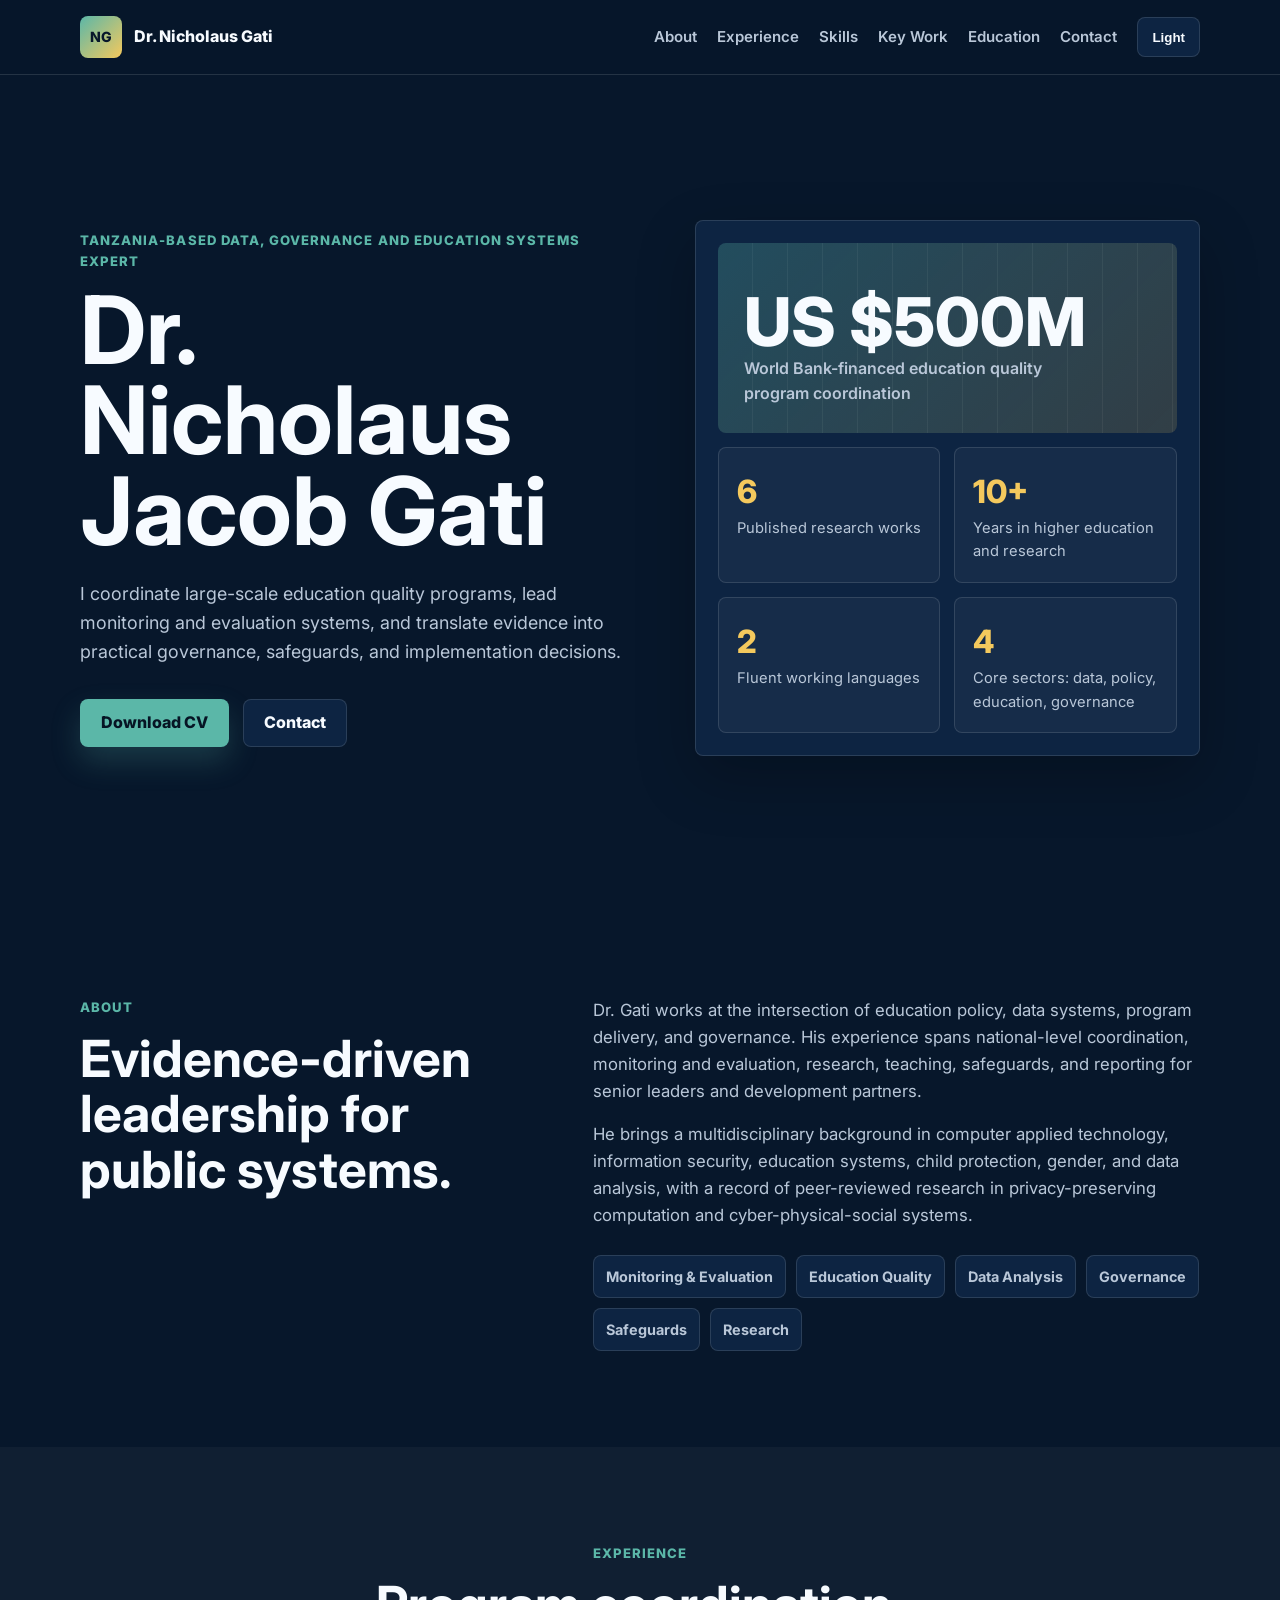
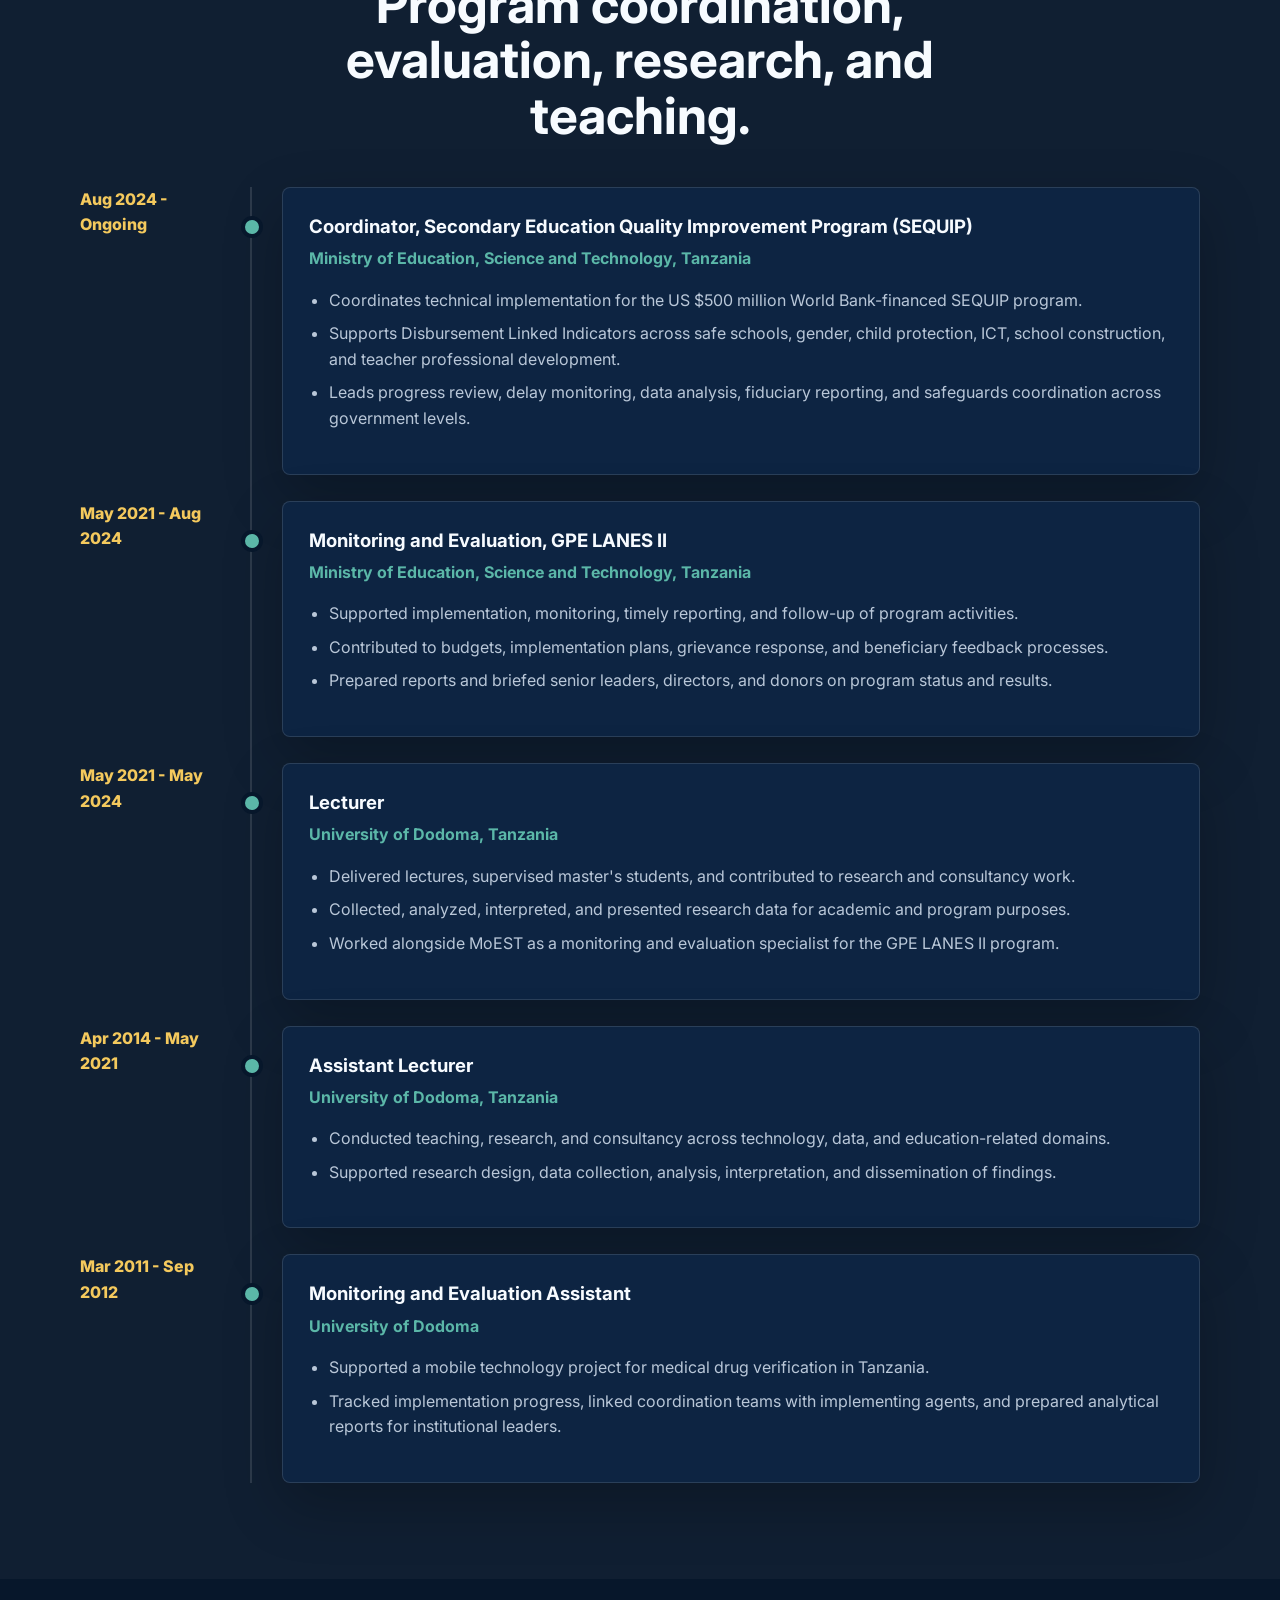
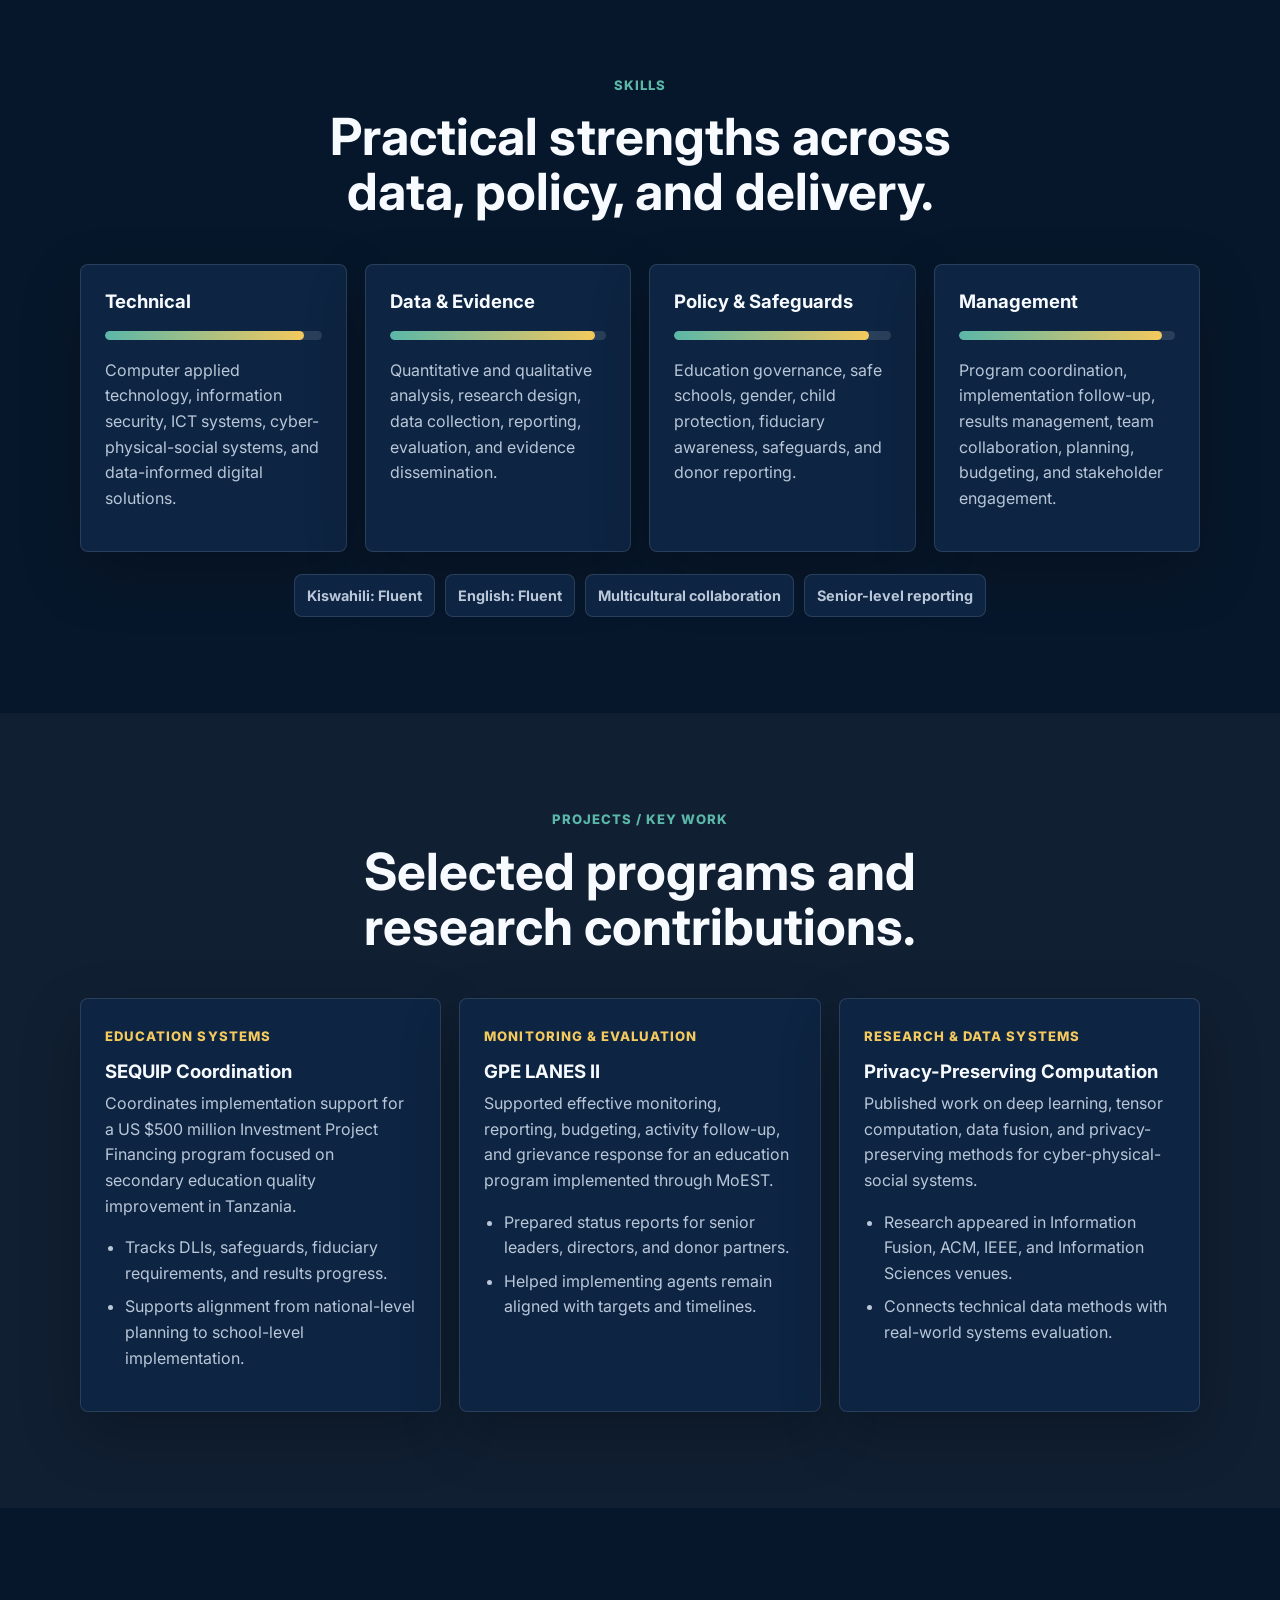
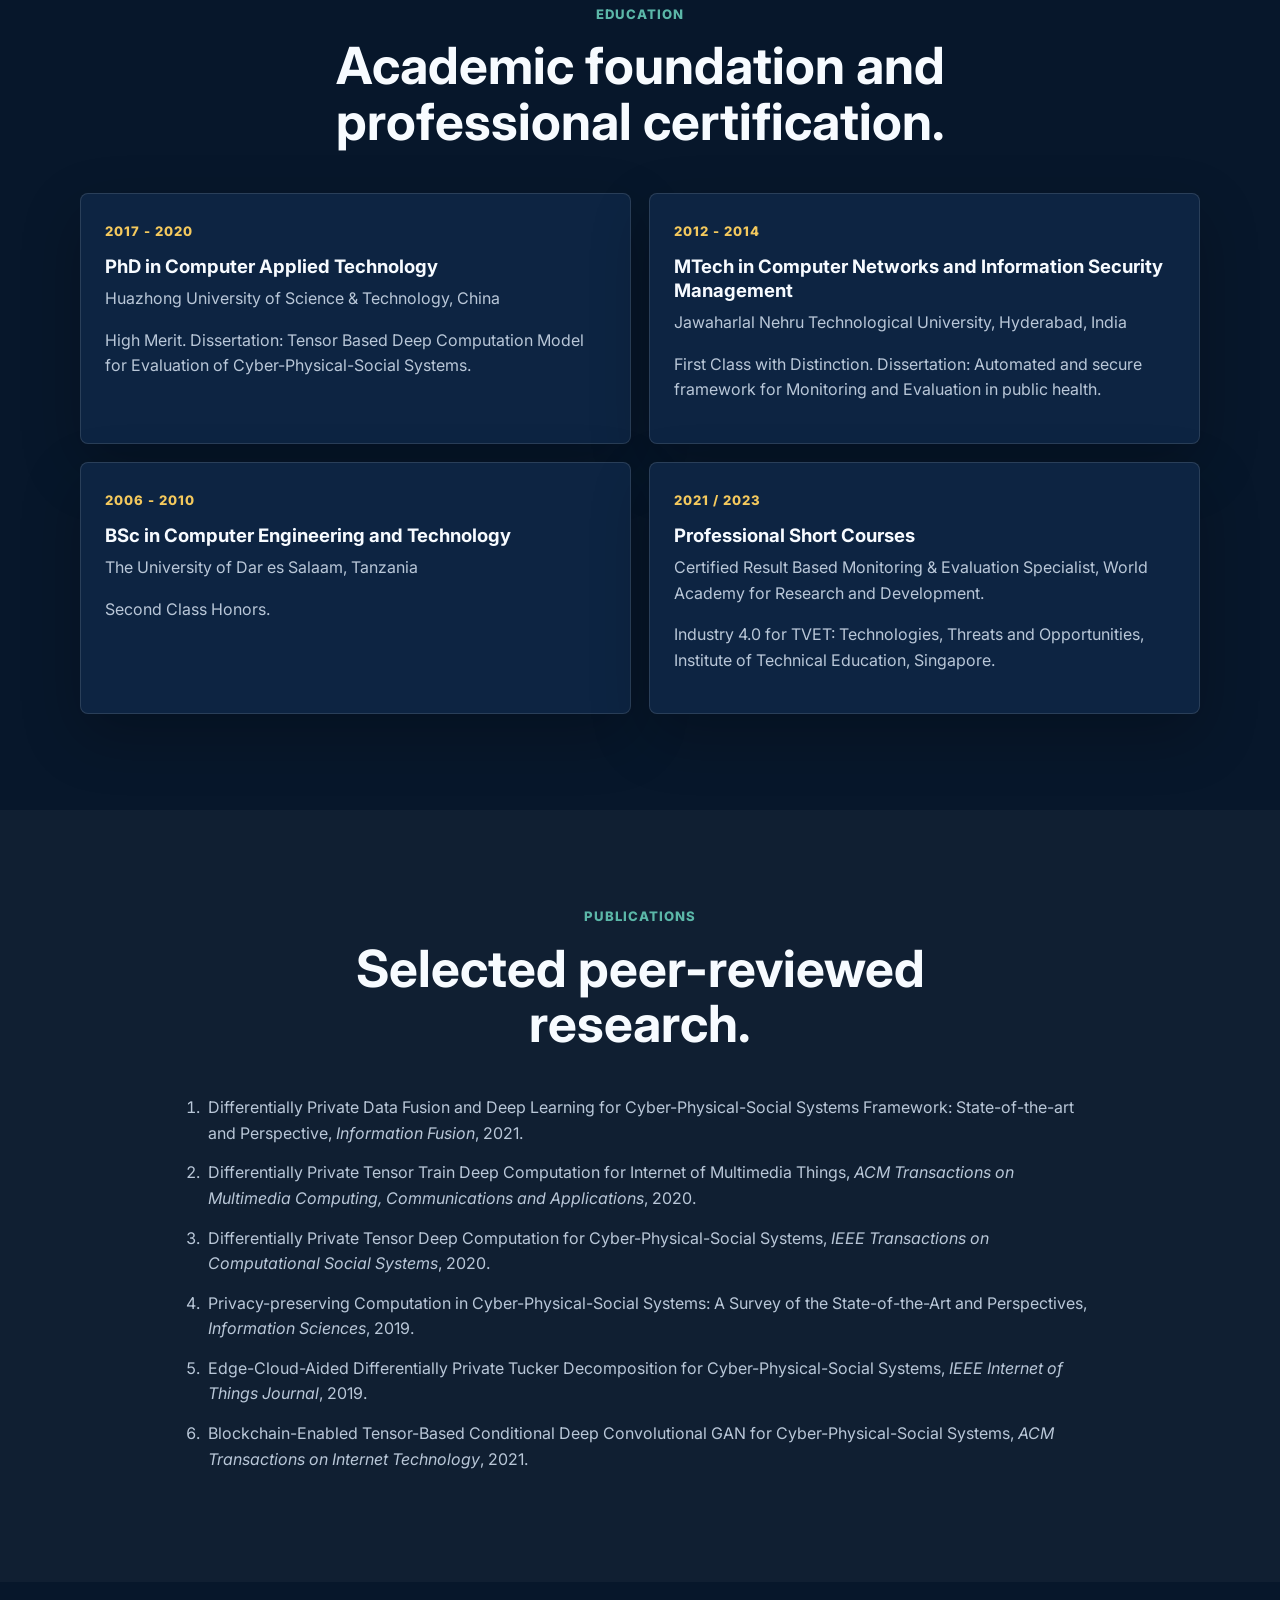
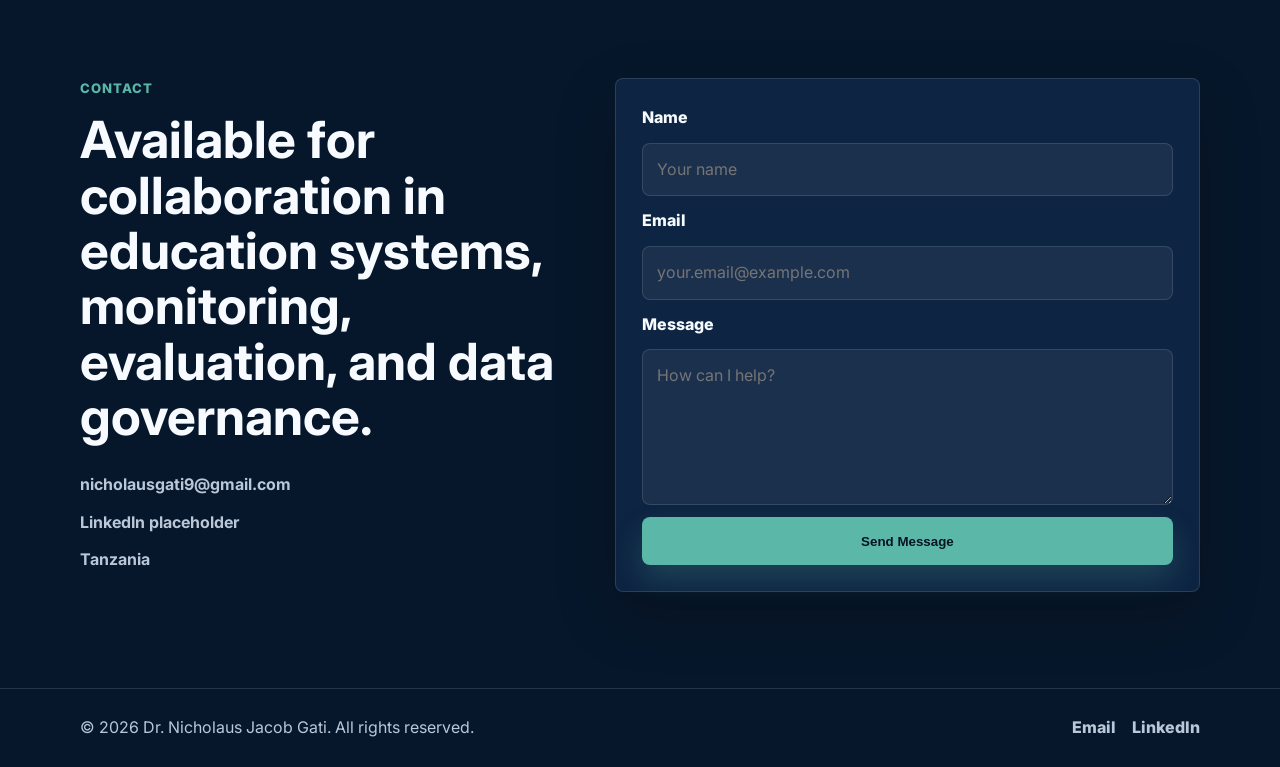
==== index.html @ 80fe01ea "Add files via upload" ====
<!DOCTYPE html>
<html lang="en">
<head>
  <meta charset="UTF-8" />
  <meta name="viewport" content="width=device-width, initial-scale=1.0" />
  <meta name="description" content="Dr. Nicholaus Jacob Gati is a Tanzania-based education quality, monitoring and evaluation, data systems, governance, and policy expert." />
  <meta name="keywords" content="Nicholaus Jacob Gati, monitoring and evaluation, education policy, data governance, SEQUIP, Tanzania, cyber physical social systems" />
  <meta name="author" content="Dr. Nicholaus Jacob Gati" />
  <meta property="og:title" content="Dr. Nicholaus Jacob Gati | Data, Governance & Education Systems" />
  <meta property="og:description" content="Portfolio for a monitoring, evaluation, data systems, governance, and education quality specialist based in Tanzania." />
  <meta property="og:type" content="website" />
  <meta name="theme-color" content="#0b1f3a" />
  <title>Dr. Nicholaus Jacob Gati | Portfolio</title>
  <link rel="preconnect" href="https://fonts.googleapis.com" />
  <link rel="preconnect" href="https://fonts.gstatic.com" crossorigin />
  <link href="https://fonts.googleapis.com/css2?family=Inter:wght@400;500;600;700;800&display=swap" rel="stylesheet" />
  <link rel="stylesheet" href="style.css" />
</head>
<body>
  <header class="site-header">
    <nav class="nav container" aria-label="Primary navigation">
      <a href="#home" class="brand" aria-label="Dr. Nicholaus Jacob Gati home">
        <span class="brand-mark">NG</span>
        <span>Dr. Nicholaus Gati</span>
      </a>

      <button class="nav-toggle" type="button" aria-label="Toggle menu" aria-expanded="false">
        <span></span>
        <span></span>
        <span></span>
      </button>

      <div class="nav-links" id="nav-links">
        <a href="#about">About</a>
        <a href="#experience">Experience</a>
        <a href="#skills">Skills</a>
        <a href="#projects">Key Work</a>
        <a href="#education">Education</a>
        <a href="#contact">Contact</a>
        <button class="theme-toggle" type="button" aria-label="Toggle dark and light mode">Light</button>
      </div>
    </nav>
  </header>

  <main>
    <section class="hero section" id="home">
      <div class="container hero-grid">
        <div class="hero-copy reveal">
          <p class="eyebrow">Tanzania-based data, governance and education systems expert</p>
          <h1>Dr. Nicholaus Jacob Gati</h1>
          <p class="hero-text">
            I coordinate large-scale education quality programs, lead monitoring and evaluation systems,
            and translate evidence into practical governance, safeguards, and implementation decisions.
          </p>
          <div class="hero-actions">
            <a class="btn primary" href="assets/dr-nicholaus-gati-cv.txt" download>Download CV</a>
            <a class="btn secondary" href="#contact">Contact</a>
          </div>
        </div>

        <div class="hero-panel reveal" aria-label="Professional impact highlights">
          <div class="impact-card main-impact">
            <span class="impact-number">US $500M</span>
            <span class="impact-label">World Bank-financed education quality program coordination</span>
          </div>
          <div class="metrics-grid">
            <div class="metric">
              <span>6</span>
              <p>Published research works</p>
            </div>
            <div class="metric">
              <span>10+</span>
              <p>Years in higher education and research</p>
            </div>
            <div class="metric">
              <span>2</span>
              <p>Fluent working languages</p>
            </div>
            <div class="metric">
              <span>4</span>
              <p>Core sectors: data, policy, education, governance</p>
            </div>
          </div>
        </div>
      </div>
    </section>

    <section class="section" id="about">
      <div class="container split">
        <div class="section-heading reveal">
          <p class="eyebrow">About</p>
          <h2>Evidence-driven leadership for public systems.</h2>
        </div>
        <div class="about-content reveal">
          <p>
            Dr. Gati works at the intersection of education policy, data systems, program delivery,
            and governance. His experience spans national-level coordination, monitoring and evaluation,
            research, teaching, safeguards, and reporting for senior leaders and development partners.
          </p>
          <p>
            He brings a multidisciplinary background in computer applied technology, information security,
            education systems, child protection, gender, and data analysis, with a record of peer-reviewed
            research in privacy-preserving computation and cyber-physical-social systems.
          </p>
          <div class="about-tags" aria-label="Areas of expertise">
            <span>Monitoring & Evaluation</span>
            <span>Education Quality</span>
            <span>Data Analysis</span>
            <span>Governance</span>
            <span>Safeguards</span>
            <span>Research</span>
          </div>
        </div>
      </div>
    </section>

    <section class="section alt" id="experience">
      <div class="container">
        <div class="section-heading centered reveal">
          <p class="eyebrow">Experience</p>
          <h2>Program coordination, evaluation, research, and teaching.</h2>
        </div>

        <div class="timeline">
          <article class="timeline-item reveal">
            <div class="timeline-date">Aug 2024 - Ongoing</div>
            <div class="timeline-card">
              <h3>Coordinator, Secondary Education Quality Improvement Program (SEQUIP)</h3>
              <p class="meta">Ministry of Education, Science and Technology, Tanzania</p>
              <ul>
                <li>Coordinates technical implementation for the US $500 million World Bank-financed SEQUIP program.</li>
                <li>Supports Disbursement Linked Indicators across safe schools, gender, child protection, ICT, school construction, and teacher professional development.</li>
                <li>Leads progress review, delay monitoring, data analysis, fiduciary reporting, and safeguards coordination across government levels.</li>
              </ul>
            </div>
          </article>

          <article class="timeline-item reveal">
            <div class="timeline-date">May 2021 - Aug 2024</div>
            <div class="timeline-card">
              <h3>Monitoring and Evaluation, GPE LANES II</h3>
              <p class="meta">Ministry of Education, Science and Technology, Tanzania</p>
              <ul>
                <li>Supported implementation, monitoring, timely reporting, and follow-up of program activities.</li>
                <li>Contributed to budgets, implementation plans, grievance response, and beneficiary feedback processes.</li>
                <li>Prepared reports and briefed senior leaders, directors, and donors on program status and results.</li>
              </ul>
            </div>
          </article>

          <article class="timeline-item reveal">
            <div class="timeline-date">May 2021 - May 2024</div>
            <div class="timeline-card">
              <h3>Lecturer</h3>
              <p class="meta">University of Dodoma, Tanzania</p>
              <ul>
                <li>Delivered lectures, supervised master's students, and contributed to research and consultancy work.</li>
                <li>Collected, analyzed, interpreted, and presented research data for academic and program purposes.</li>
                <li>Worked alongside MoEST as a monitoring and evaluation specialist for the GPE LANES II program.</li>
              </ul>
            </div>
          </article>

          <article class="timeline-item reveal">
            <div class="timeline-date">Apr 2014 - May 2021</div>
            <div class="timeline-card">
              <h3>Assistant Lecturer</h3>
              <p class="meta">University of Dodoma, Tanzania</p>
              <ul>
                <li>Conducted teaching, research, and consultancy across technology, data, and education-related domains.</li>
                <li>Supported research design, data collection, analysis, interpretation, and dissemination of findings.</li>
              </ul>
            </div>
          </article>

          <article class="timeline-item reveal">
            <div class="timeline-date">Mar 2011 - Sep 2012</div>
            <div class="timeline-card">
              <h3>Monitoring and Evaluation Assistant</h3>
              <p class="meta">University of Dodoma</p>
              <ul>
                <li>Supported a mobile technology project for medical drug verification in Tanzania.</li>
                <li>Tracked implementation progress, linked coordination teams with implementing agents, and prepared analytical reports for institutional leaders.</li>
              </ul>
            </div>
          </article>
        </div>
      </div>
    </section>

    <section class="section" id="skills">
      <div class="container">
        <div class="section-heading centered reveal">
          <p class="eyebrow">Skills</p>
          <h2>Practical strengths across data, policy, and delivery.</h2>
        </div>

        <div class="skills-grid">
          <article class="skill-card reveal">
            <h3>Technical</h3>
            <div class="skill-bar"><span style="width: 92%"></span></div>
            <p>Computer applied technology, information security, ICT systems, cyber-physical-social systems, and data-informed digital solutions.</p>
          </article>
          <article class="skill-card reveal">
            <h3>Data & Evidence</h3>
            <div class="skill-bar"><span style="width: 95%"></span></div>
            <p>Quantitative and qualitative analysis, research design, data collection, reporting, evaluation, and evidence dissemination.</p>
          </article>
          <article class="skill-card reveal">
            <h3>Policy & Safeguards</h3>
            <div class="skill-bar"><span style="width: 90%"></span></div>
            <p>Education governance, safe schools, gender, child protection, fiduciary awareness, safeguards, and donor reporting.</p>
          </article>
          <article class="skill-card reveal">
            <h3>Management</h3>
            <div class="skill-bar"><span style="width: 94%"></span></div>
            <p>Program coordination, implementation follow-up, results management, team collaboration, planning, budgeting, and stakeholder engagement.</p>
          </article>
        </div>

        <div class="language-strip reveal">
          <span>Kiswahili: Fluent</span>
          <span>English: Fluent</span>
          <span>Multicultural collaboration</span>
          <span>Senior-level reporting</span>
        </div>
      </div>
    </section>

    <section class="section alt" id="projects">
      <div class="container">
        <div class="section-heading centered reveal">
          <p class="eyebrow">Projects / Key Work</p>
          <h2>Selected programs and research contributions.</h2>
        </div>

        <div class="project-grid">
          <article class="project-card reveal">
            <span class="project-kicker">Education systems</span>
            <h3>SEQUIP Coordination</h3>
            <p>
              Coordinates implementation support for a US $500 million Investment Project Financing program
              focused on secondary education quality improvement in Tanzania.
            </p>
            <ul>
              <li>Tracks DLIs, safeguards, fiduciary requirements, and results progress.</li>
              <li>Supports alignment from national-level planning to school-level implementation.</li>
            </ul>
          </article>

          <article class="project-card reveal">
            <span class="project-kicker">Monitoring & Evaluation</span>
            <h3>GPE LANES II</h3>
            <p>
              Supported effective monitoring, reporting, budgeting, activity follow-up, and grievance response
              for an education program implemented through MoEST.
            </p>
            <ul>
              <li>Prepared status reports for senior leaders, directors, and donor partners.</li>
              <li>Helped implementing agents remain aligned with targets and timelines.</li>
            </ul>
          </article>

          <article class="project-card reveal">
            <span class="project-kicker">Research & data systems</span>
            <h3>Privacy-Preserving Computation</h3>
            <p>
              Published work on deep learning, tensor computation, data fusion, and privacy-preserving
              methods for cyber-physical-social systems.
            </p>
            <ul>
              <li>Research appeared in Information Fusion, ACM, IEEE, and Information Sciences venues.</li>
              <li>Connects technical data methods with real-world systems evaluation.</li>
            </ul>
          </article>
        </div>
      </div>
    </section>

    <section class="section" id="education">
      <div class="container">
        <div class="section-heading centered reveal">
          <p class="eyebrow">Education</p>
          <h2>Academic foundation and professional certification.</h2>
        </div>

        <div class="education-grid">
          <article class="education-card reveal">
            <span>2017 - 2020</span>
            <h3>PhD in Computer Applied Technology</h3>
            <p>Huazhong University of Science & Technology, China</p>
            <p>High Merit. Dissertation: Tensor Based Deep Computation Model for Evaluation of Cyber-Physical-Social Systems.</p>
          </article>
          <article class="education-card reveal">
            <span>2012 - 2014</span>
            <h3>MTech in Computer Networks and Information Security Management</h3>
            <p>Jawaharlal Nehru Technological University, Hyderabad, India</p>
            <p>First Class with Distinction. Dissertation: Automated and secure framework for Monitoring and Evaluation in public health.</p>
          </article>
          <article class="education-card reveal">
            <span>2006 - 2010</span>
            <h3>BSc in Computer Engineering and Technology</h3>
            <p>The University of Dar es Salaam, Tanzania</p>
            <p>Second Class Honors.</p>
          </article>
          <article class="education-card reveal">
            <span>2021 / 2023</span>
            <h3>Professional Short Courses</h3>
            <p>Certified Result Based Monitoring & Evaluation Specialist, World Academy for Research and Development.</p>
            <p>Industry 4.0 for TVET: Technologies, Threats and Opportunities, Institute of Technical Education, Singapore.</p>
          </article>
        </div>
      </div>
    </section>

    <section class="section alt publications" id="publications">
      <div class="container">
        <div class="section-heading centered reveal">
          <p class="eyebrow">Publications</p>
          <h2>Selected peer-reviewed research.</h2>
        </div>

        <ol class="publication-list reveal">
          <li>Differentially Private Data Fusion and Deep Learning for Cyber-Physical-Social Systems Framework: State-of-the-art and Perspective, <em>Information Fusion</em>, 2021.</li>
          <li>Differentially Private Tensor Train Deep Computation for Internet of Multimedia Things, <em>ACM Transactions on Multimedia Computing, Communications and Applications</em>, 2020.</li>
          <li>Differentially Private Tensor Deep Computation for Cyber-Physical-Social Systems, <em>IEEE Transactions on Computational Social Systems</em>, 2020.</li>
          <li>Privacy-preserving Computation in Cyber-Physical-Social Systems: A Survey of the State-of-the-Art and Perspectives, <em>Information Sciences</em>, 2019.</li>
          <li>Edge-Cloud-Aided Differentially Private Tucker Decomposition for Cyber-Physical-Social Systems, <em>IEEE Internet of Things Journal</em>, 2019.</li>
          <li>Blockchain-Enabled Tensor-Based Conditional Deep Convolutional GAN for Cyber-Physical-Social Systems, <em>ACM Transactions on Internet Technology</em>, 2021.</li>
        </ol>
      </div>
    </section>

    <section class="section contact-section" id="contact">
      <div class="container contact-grid">
        <div class="section-heading reveal">
          <p class="eyebrow">Contact</p>
          <h2>Available for collaboration in education systems, monitoring, evaluation, and data governance.</h2>
          <div class="contact-links">
            <a href="mailto:nicholausgati9@gmail.com">nicholausgati9@gmail.com</a>
            <a href="https://www.linkedin.com/" target="_blank" rel="noopener">LinkedIn placeholder</a>
            <span>Tanzania</span>
          </div>
        </div>

        <form class="contact-form reveal" action="mailto:nicholausgati9@gmail.com" method="post" enctype="text/plain">
          <label for="name">Name</label>
          <input id="name" name="name" type="text" placeholder="Your name" required />

          <label for="email">Email</label>
          <input id="email" name="email" type="email" placeholder="your.email@example.com" required />

          <label for="message">Message</label>
          <textarea id="message" name="message" rows="5" placeholder="How can I help?" required></textarea>

          <button class="btn primary" type="submit">Send Message</button>
        </form>
      </div>
    </section>
  </main>

  <footer class="footer">
    <div class="container footer-inner">
      <p>&copy; 2026 Dr. Nicholaus Jacob Gati. All rights reserved.</p>
      <div>
        <a href="mailto:nicholausgati9@gmail.com">Email</a>
        <a href="https://www.linkedin.com/" target="_blank" rel="noopener">LinkedIn</a>
      </div>
    </div>
  </footer>

  <script>
    const body = document.body;
    const themeToggle = document.querySelector('.theme-toggle');
    const navToggle = document.querySelector('.nav-toggle');
    const navLinks = document.querySelector('.nav-links');
    const savedTheme = localStorage.getItem('theme');

    if (savedTheme === 'light') {
      body.classList.add('light-mode');
      themeToggle.textContent = 'Dark';
    }

    themeToggle.addEventListener('click', () => {
      body.classList.toggle('light-mode');
      const isLight = body.classList.contains('light-mode');
      themeToggle.textContent = isLight ? 'Dark' : 'Light';
      localStorage.setItem('theme', isLight ? 'light' : 'dark');
    });

    navToggle.addEventListener('click', () => {
      const isOpen = navLinks.classList.toggle('open');
      navToggle.setAttribute('aria-expanded', String(isOpen));
    });

    document.querySelectorAll('.nav-links a').forEach((link) => {
      link.addEventListener('click', () => {
        navLinks.classList.remove('open');
        navToggle.setAttribute('aria-expanded', 'false');
      });
    });

    const observer = new IntersectionObserver((entries) => {
      entries.forEach((entry) => {
        if (entry.isIntersecting) {
          entry.target.classList.add('visible');
          observer.unobserve(entry.target);
        }
      });
    }, { threshold: 0.12 });

    document.querySelectorAll('.reveal').forEach((element) => observer.observe(element));
  </script>
</body>
</html>
---- style.css ----
:root {
  --bg: #07172b;
  --surface: #0d2442;
  --surface-soft: #12365c;
  --text: #f7fbff;
  --muted: #b9c7d8;
  --line: rgba(255, 255, 255, 0.12);
  --accent: #5bb7a8;
  --accent-strong: #f4c95d;
  --white: #ffffff;
  --shadow: 0 22px 60px rgba(0, 0, 0, 0.24);
}

* {
  box-sizing: border-box;
}

html {
  scroll-behavior: smooth;
}

body {
  margin: 0;
  font-family: "Inter", Arial, sans-serif;
  background: var(--bg);
  color: var(--text);
  line-height: 1.6;
}

body.light-mode {
  --bg: #f4f7fb;
  --surface: #ffffff;
  --surface-soft: #e9eef5;
  --text: #0b1f3a;
  --muted: #53657a;
  --line: rgba(11, 31, 58, 0.14);
  --shadow: 0 18px 45px rgba(11, 31, 58, 0.12);
}

a {
  color: inherit;
  text-decoration: none;
}

p,
h1,
h2,
h3 {
  margin-top: 0;
}

ul,
ol {
  margin-top: 0;
}

.container {
  width: min(1120px, calc(100% - 40px));
  margin: 0 auto;
}

.section {
  padding: 96px 0;
}

.alt {
  background: rgba(255, 255, 255, 0.035);
}

body.light-mode .alt {
  background: #edf2f7;
}

.site-header {
  position: sticky;
  top: 0;
  z-index: 50;
  background: rgba(7, 23, 43, 0.88);
  border-bottom: 1px solid var(--line);
  backdrop-filter: blur(18px);
}

body.light-mode .site-header {
  background: rgba(255, 255, 255, 0.88);
}

.nav {
  min-height: 74px;
  display: flex;
  align-items: center;
  justify-content: space-between;
  gap: 24px;
}

.brand {
  display: inline-flex;
  align-items: center;
  gap: 12px;
  font-weight: 800;
  letter-spacing: 0;
}

.brand-mark {
  width: 42px;
  height: 42px;
  display: grid;
  place-items: center;
  border-radius: 8px;
  background: linear-gradient(135deg, var(--accent), var(--accent-strong));
  color: #07172b;
  font-size: 0.88rem;
}

.nav-links {
  display: flex;
  align-items: center;
  gap: 20px;
  color: var(--muted);
  font-size: 0.94rem;
  font-weight: 600;
}

.nav-links a {
  position: relative;
  transition: color 0.2s ease;
}

.nav-links a::after {
  content: "";
  position: absolute;
  left: 0;
  right: 0;
  bottom: -8px;
  height: 2px;
  background: var(--accent);
  transform: scaleX(0);
  transform-origin: left;
  transition: transform 0.2s ease;
}

.nav-links a:hover {
  color: var(--text);
}

.nav-links a:hover::after {
  transform: scaleX(1);
}

.theme-toggle,
.nav-toggle {
  border: 1px solid var(--line);
  background: var(--surface);
  color: var(--text);
  cursor: pointer;
}

.theme-toggle {
  min-height: 40px;
  padding: 0 14px;
  border-radius: 8px;
  font-weight: 700;
}

.nav-toggle {
  display: none;
  width: 42px;
  height: 42px;
  border-radius: 8px;
}

.nav-toggle span {
  display: block;
  width: 18px;
  height: 2px;
  margin: 4px auto;
  background: var(--text);
}

.hero {
  min-height: calc(100vh - 74px);
  display: flex;
  align-items: center;
  padding: 88px 0;
}

.hero-grid {
  display: grid;
  grid-template-columns: 1.05fr 0.95fr;
  align-items: center;
  gap: 56px;
}

.eyebrow {
  color: var(--accent);
  font-size: 0.82rem;
  font-weight: 800;
  letter-spacing: 0.08em;
  text-transform: uppercase;
}

h1 {
  max-width: 760px;
  margin-bottom: 24px;
  font-size: clamp(2.75rem, 8vw, 5.9rem);
  line-height: 0.96;
  letter-spacing: 0;
}

h2 {
  margin-bottom: 18px;
  font-size: clamp(2rem, 4vw, 3.25rem);
  line-height: 1.08;
  letter-spacing: 0;
}

h3 {
  margin-bottom: 8px;
  font-size: 1.16rem;
  line-height: 1.3;
}

.hero-text {
  max-width: 650px;
  color: var(--muted);
  font-size: 1.12rem;
}

.hero-actions {
  display: flex;
  flex-wrap: wrap;
  gap: 14px;
  margin-top: 32px;
}

.btn {
  display: inline-flex;
  align-items: center;
  justify-content: center;
  min-height: 48px;
  padding: 0 20px;
  border-radius: 8px;
  border: 1px solid transparent;
  font-weight: 800;
  transition: transform 0.2s ease, box-shadow 0.2s ease, background 0.2s ease;
}

.btn:hover {
  transform: translateY(-2px);
}

.btn.primary {
  background: var(--accent);
  color: #061424;
  box-shadow: 0 14px 30px rgba(91, 183, 168, 0.22);
}

.btn.secondary {
  border-color: var(--line);
  background: var(--surface);
  color: var(--text);
}

.hero-panel,
.timeline-card,
.skill-card,
.project-card,
.education-card,
.contact-form {
  border: 1px solid var(--line);
  background: var(--surface);
  box-shadow: var(--shadow);
}

.hero-panel {
  padding: 22px;
  border-radius: 8px;
}

.main-impact {
  min-height: 190px;
  padding: 26px;
  display: flex;
  flex-direction: column;
  justify-content: flex-end;
  border-radius: 8px;
  background:
    linear-gradient(135deg, rgba(91, 183, 168, 0.28), rgba(244, 201, 93, 0.16)),
    repeating-linear-gradient(90deg, transparent 0 34px, rgba(255, 255, 255, 0.06) 34px 35px);
}

.impact-number {
  display: block;
  font-size: clamp(2.3rem, 6vw, 4.2rem);
  font-weight: 800;
  line-height: 1;
}

.impact-label {
  max-width: 360px;
  color: var(--muted);
  font-weight: 600;
}

.metrics-grid {
  display: grid;
  grid-template-columns: repeat(2, 1fr);
  gap: 14px;
  margin-top: 14px;
}

.metric {
  min-height: 132px;
  padding: 18px;
  border: 1px solid var(--line);
  border-radius: 8px;
  background: rgba(255, 255, 255, 0.04);
}

body.light-mode .metric {
  background: #f7fafc;
}

.metric span {
  display: block;
  color: var(--accent-strong);
  font-size: 2rem;
  font-weight: 800;
}

.metric p {
  margin-bottom: 0;
  color: var(--muted);
  font-size: 0.92rem;
}

.split {
  display: grid;
  grid-template-columns: 0.85fr 1.15fr;
  gap: 64px;
}

.section-heading {
  max-width: 650px;
}

.section-heading.centered {
  margin: 0 auto 44px;
  text-align: center;
}

.about-content p {
  color: var(--muted);
  font-size: 1.05rem;
}

.about-tags,
.language-strip {
  display: flex;
  flex-wrap: wrap;
  gap: 10px;
}

.about-tags {
  margin-top: 26px;
}

.about-tags span,
.language-strip span {
  padding: 9px 12px;
  border: 1px solid var(--line);
  border-radius: 8px;
  background: var(--surface);
  color: var(--muted);
  font-weight: 700;
  font-size: 0.9rem;
}

.timeline {
  position: relative;
  display: grid;
  gap: 26px;
}

.timeline::before {
  content: "";
  position: absolute;
  top: 0;
  bottom: 0;
  left: 170px;
  width: 2px;
  background: var(--line);
}

.timeline-item {
  display: grid;
  grid-template-columns: 140px 1fr;
  gap: 62px;
  position: relative;
}

.timeline-date {
  color: var(--accent-strong);
  font-weight: 800;
}

.timeline-card {
  position: relative;
  padding: 26px;
  border-radius: 8px;
}

.timeline-card::before {
  content: "";
  position: absolute;
  left: -42px;
  top: 28px;
  width: 14px;
  height: 14px;
  border: 4px solid var(--bg);
  border-radius: 50%;
  background: var(--accent);
}

.meta {
  margin-bottom: 16px;
  color: var(--accent);
  font-weight: 700;
}

.timeline-card ul,
.project-card ul {
  padding-left: 20px;
  color: var(--muted);
}

.timeline-card li,
.project-card li {
  margin-bottom: 8px;
}

.skills-grid,
.project-grid,
.education-grid {
  display: grid;
  grid-template-columns: repeat(4, 1fr);
  gap: 18px;
}

.project-grid {
  grid-template-columns: repeat(3, 1fr);
}

.education-grid {
  grid-template-columns: repeat(2, 1fr);
}

.skill-card,
.project-card,
.education-card {
  padding: 24px;
  border-radius: 8px;
}

.skill-card p,
.project-card p,
.education-card p {
  color: var(--muted);
}

.skill-bar {
  height: 9px;
  margin: 18px 0;
  overflow: hidden;
  border-radius: 999px;
  background: rgba(255, 255, 255, 0.12);
}

body.light-mode .skill-bar {
  background: #d8e1ec;
}

.skill-bar span {
  display: block;
  height: 100%;
  border-radius: inherit;
  background: linear-gradient(90deg, var(--accent), var(--accent-strong));
}

.language-strip {
  margin-top: 22px;
  justify-content: center;
}

.project-kicker,
.education-card span {
  display: inline-block;
  margin-bottom: 12px;
  color: var(--accent-strong);
  font-size: 0.82rem;
  font-weight: 800;
  text-transform: uppercase;
  letter-spacing: 0.08em;
}

.publication-list {
  max-width: 920px;
  margin: 0 auto;
  padding-left: 24px;
  color: var(--muted);
}

.publication-list li {
  margin-bottom: 14px;
  padding-left: 4px;
}

.contact-grid {
  display: grid;
  grid-template-columns: 0.9fr 1.1fr;
  gap: 56px;
  align-items: start;
}

.contact-links {
  display: grid;
  gap: 12px;
  margin-top: 28px;
  color: var(--muted);
  font-weight: 700;
}

.contact-links a:hover,
.footer a:hover {
  color: var(--accent);
}

.contact-form {
  display: grid;
  gap: 12px;
  padding: 26px;
  border-radius: 8px;
}

.contact-form label {
  font-weight: 800;
}

.contact-form input,
.contact-form textarea {
  width: 100%;
  border: 1px solid var(--line);
  border-radius: 8px;
  background: rgba(255, 255, 255, 0.06);
  color: var(--text);
  font: inherit;
  padding: 13px 14px;
  outline: none;
}

body.light-mode .contact-form input,
body.light-mode .contact-form textarea {
  background: #f7fafc;
}

.contact-form input:focus,
.contact-form textarea:focus {
  border-color: var(--accent);
  box-shadow: 0 0 0 4px rgba(91, 183, 168, 0.14);
}

.contact-form textarea {
  resize: vertical;
}

.footer {
  padding: 26px 0;
  border-top: 1px solid var(--line);
  color: var(--muted);
}

.footer-inner {
  display: flex;
  align-items: center;
  justify-content: space-between;
  gap: 20px;
}

.footer-inner p {
  margin-bottom: 0;
}

.footer-inner div {
  display: flex;
  gap: 16px;
  font-weight: 800;
}

.reveal {
  opacity: 0;
  transform: translateY(18px);
  transition: opacity 0.65s ease, transform 0.65s ease;
}

.reveal.visible {
  opacity: 1;
  transform: translateY(0);
}

@media (max-width: 980px) {
  .hero-grid,
  .split,
  .contact-grid {
    grid-template-columns: 1fr;
  }

  .skills-grid,
  .project-grid {
    grid-template-columns: repeat(2, 1fr);
  }
}

@media (max-width: 760px) {
  .container {
    width: min(100% - 28px, 1120px);
  }

  .section {
    padding: 72px 0;
  }

  .nav-toggle {
    display: inline-block;
  }

  .nav-links {
    position: absolute;
    top: 74px;
    left: 14px;
    right: 14px;
    display: none;
    flex-direction: column;
    align-items: stretch;
    gap: 0;
    padding: 12px;
    border: 1px solid var(--line);
    border-radius: 8px;
    background: var(--surface);
    box-shadow: var(--shadow);
  }

  .nav-links.open {
    display: flex;
  }

  .nav-links a,
  .theme-toggle {
    padding: 12px;
  }

  .hero {
    min-height: auto;
    padding: 72px 0;
  }

  .hero-actions {
    align-items: stretch;
    flex-direction: column;
  }

  .metrics-grid,
  .education-grid {
    grid-template-columns: 1fr;
  }

  .timeline::before {
    left: 8px;
  }

  .timeline-item {
    grid-template-columns: 1fr;
    gap: 12px;
    padding-left: 34px;
  }

  .timeline-card::before {
    left: -34px;
  }

  .footer-inner {
    align-items: flex-start;
    flex-direction: column;
  }
}

@media (max-width: 560px) {
  .skills-grid,
  .project-grid {
    grid-template-columns: 1fr;
  }

  .brand span:last-child {
    max-width: 170px;
    line-height: 1.15;
  }

  .hero-panel,
  .timeline-card,
  .skill-card,
  .project-card,
  .education-card,
  .contact-form {
    box-shadow: none;
  }
}

@media (prefers-reduced-motion: reduce) {
  html {
    scroll-behavior: auto;
  }

  *,
  *::before,
  *::after {
    transition-duration: 0.01ms !important;
    animation-duration: 0.01ms !important;
    animation-iteration-count: 1 !important;
  }

  .reveal {
    opacity: 1;
    transform: none;
  }
}
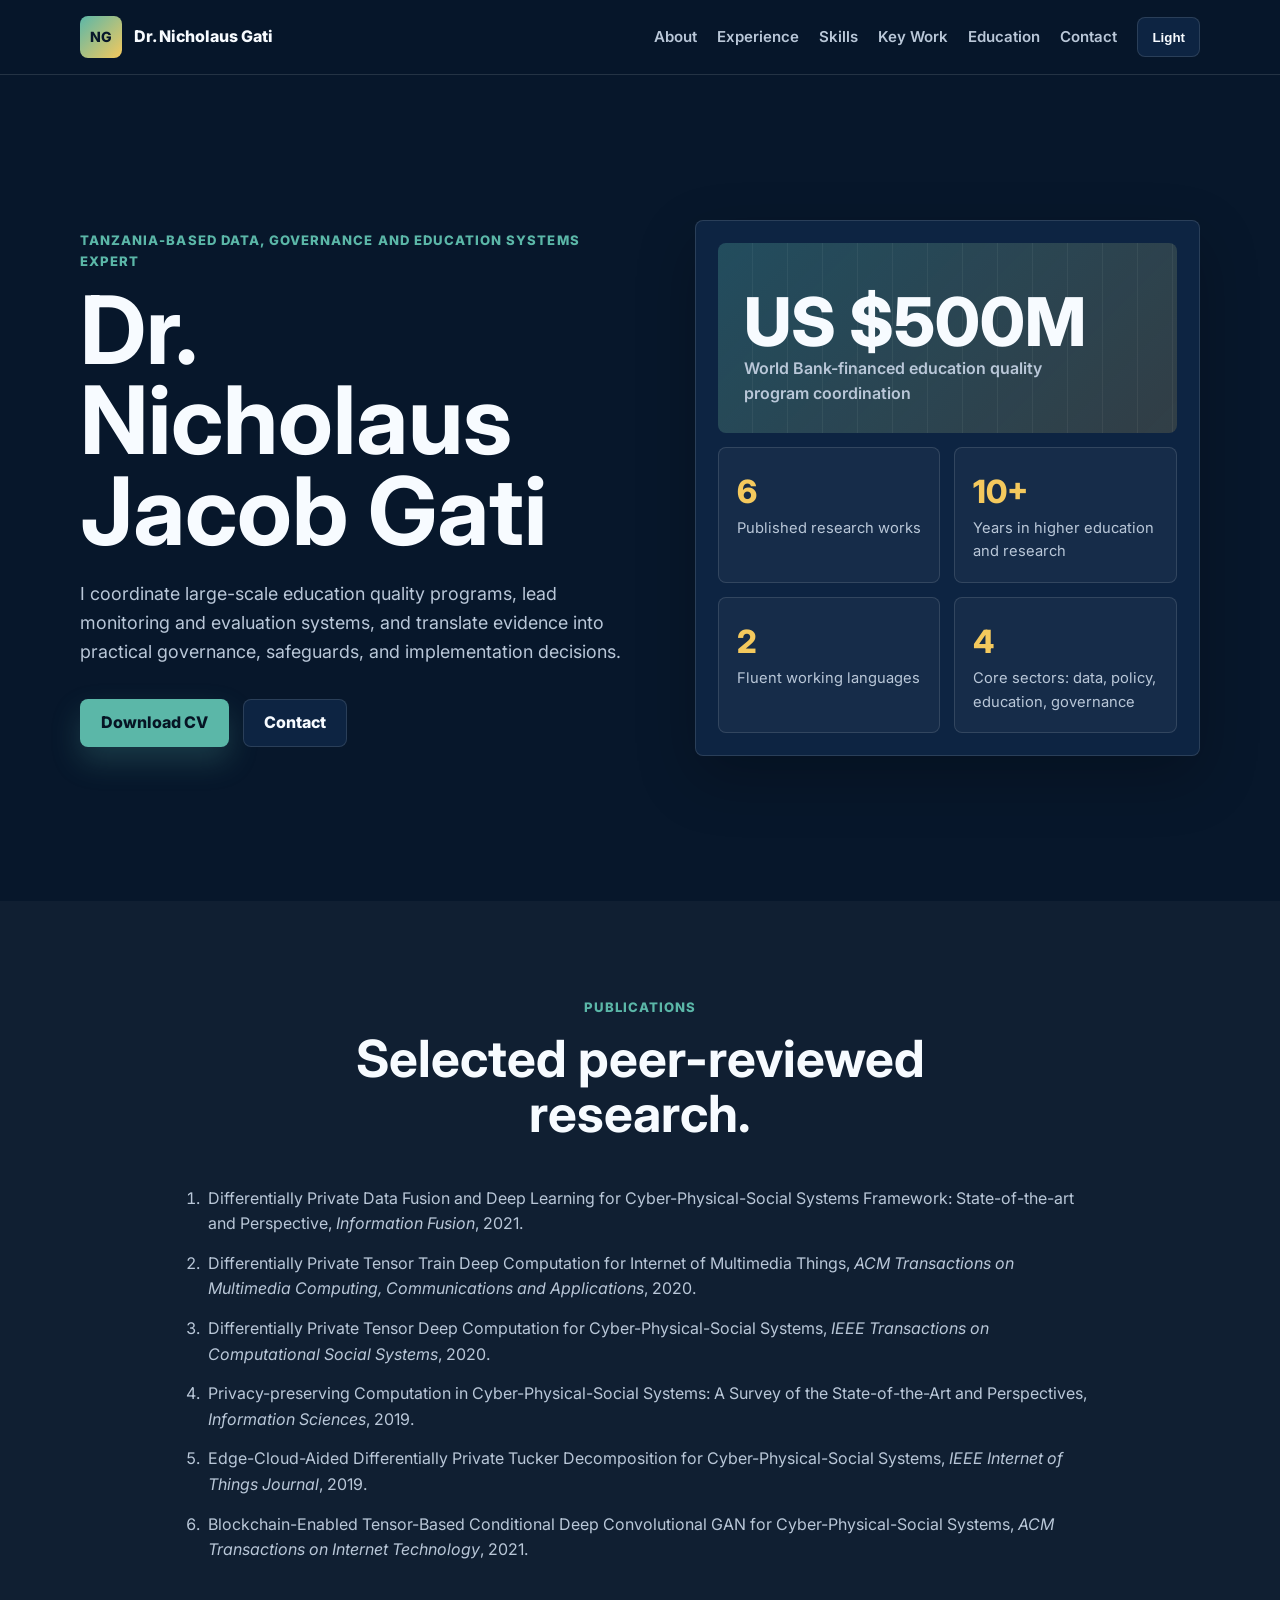
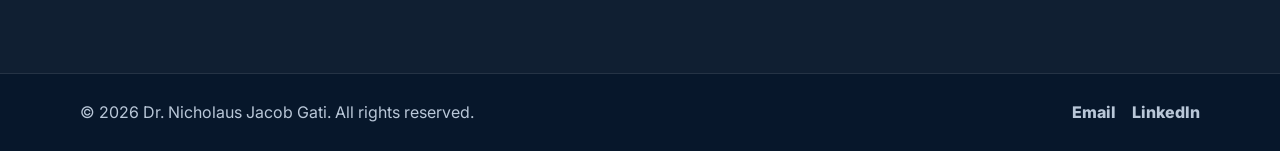
==== commit b3bac775: "Add projects and skills pages with corresponding JavaScript functionality - Created projects.html to" ====
--- a/index.html
+++ b/index.html
@@ -15,11 +15,12 @@
   <link rel="preconnect" href="https://fonts.gstatic.com" crossorigin />
   <link href="https://fonts.googleapis.com/css2?family=Inter:wght@400;500;600;700;800&display=swap" rel="stylesheet" />
   <link rel="stylesheet" href="style.css" />
+  <script src="script.js" defer></script>
 </head>
 <body>
   <header class="site-header">
     <nav class="nav container" aria-label="Primary navigation">
-      <a href="#home" class="brand" aria-label="Dr. Nicholaus Jacob Gati home">
+      <a href="index.html" class="brand" aria-label="Dr. Nicholaus Jacob Gati home">
         <span class="brand-mark">NG</span>
         <span>Dr. Nicholaus Gati</span>
       </a>
@@ -31,12 +32,12 @@
       </button>
 
       <div class="nav-links" id="nav-links">
-        <a href="#about">About</a>
-        <a href="#experience">Experience</a>
-        <a href="#skills">Skills</a>
-        <a href="#projects">Key Work</a>
-        <a href="#education">Education</a>
-        <a href="#contact">Contact</a>
+        <a href="about.html">About</a>
+        <a href="experience.html">Experience</a>
+        <a href="skills.html">Skills</a>
+        <a href="projects.html">Key Work</a>
+        <a href="education.html">Education</a>
+        <a href="contact.html">Contact</a>
         <button class="theme-toggle" type="button" aria-label="Toggle dark and light mode">Light</button>
       </div>
     </nav>
@@ -54,7 +55,7 @@
           </p>
           <div class="hero-actions">
             <a class="btn primary" href="assets/dr-nicholaus-gati-cv.txt" download>Download CV</a>
-            <a class="btn secondary" href="#contact">Contact</a>
+            <a class="btn secondary" href="contact.html">Contact</a>
           </div>
         </div>
 
@@ -85,234 +86,6 @@
       </div>
     </section>
 
-    <section class="section" id="about">
-      <div class="container split">
-        <div class="section-heading reveal">
-          <p class="eyebrow">About</p>
-          <h2>Evidence-driven leadership for public systems.</h2>
-        </div>
-        <div class="about-content reveal">
-          <p>
-            Dr. Gati works at the intersection of education policy, data systems, program delivery,
-            and governance. His experience spans national-level coordination, monitoring and evaluation,
-            research, teaching, safeguards, and reporting for senior leaders and development partners.
-          </p>
-          <p>
-            He brings a multidisciplinary background in computer applied technology, information security,
-            education systems, child protection, gender, and data analysis, with a record of peer-reviewed
-            research in privacy-preserving computation and cyber-physical-social systems.
-          </p>
-          <div class="about-tags" aria-label="Areas of expertise">
-            <span>Monitoring & Evaluation</span>
-            <span>Education Quality</span>
-            <span>Data Analysis</span>
-            <span>Governance</span>
-            <span>Safeguards</span>
-            <span>Research</span>
-          </div>
-        </div>
-      </div>
-    </section>
-
-    <section class="section alt" id="experience">
-      <div class="container">
-        <div class="section-heading centered reveal">
-          <p class="eyebrow">Experience</p>
-          <h2>Program coordination, evaluation, research, and teaching.</h2>
-        </div>
-
-        <div class="timeline">
-          <article class="timeline-item reveal">
-            <div class="timeline-date">Aug 2024 - Ongoing</div>
-            <div class="timeline-card">
-              <h3>Coordinator, Secondary Education Quality Improvement Program (SEQUIP)</h3>
-              <p class="meta">Ministry of Education, Science and Technology, Tanzania</p>
-              <ul>
-                <li>Coordinates technical implementation for the US $500 million World Bank-financed SEQUIP program.</li>
-                <li>Supports Disbursement Linked Indicators across safe schools, gender, child protection, ICT, school construction, and teacher professional development.</li>
-                <li>Leads progress review, delay monitoring, data analysis, fiduciary reporting, and safeguards coordination across government levels.</li>
-              </ul>
-            </div>
-          </article>
-
-          <article class="timeline-item reveal">
-            <div class="timeline-date">May 2021 - Aug 2024</div>
-            <div class="timeline-card">
-              <h3>Monitoring and Evaluation, GPE LANES II</h3>
-              <p class="meta">Ministry of Education, Science and Technology, Tanzania</p>
-              <ul>
-                <li>Supported implementation, monitoring, timely reporting, and follow-up of program activities.</li>
-                <li>Contributed to budgets, implementation plans, grievance response, and beneficiary feedback processes.</li>
-                <li>Prepared reports and briefed senior leaders, directors, and donors on program status and results.</li>
-              </ul>
-            </div>
-          </article>
-
-          <article class="timeline-item reveal">
-            <div class="timeline-date">May 2021 - May 2024</div>
-            <div class="timeline-card">
-              <h3>Lecturer</h3>
-              <p class="meta">University of Dodoma, Tanzania</p>
-              <ul>
-                <li>Delivered lectures, supervised master's students, and contributed to research and consultancy work.</li>
-                <li>Collected, analyzed, interpreted, and presented research data for academic and program purposes.</li>
-                <li>Worked alongside MoEST as a monitoring and evaluation specialist for the GPE LANES II program.</li>
-              </ul>
-            </div>
-          </article>
-
-          <article class="timeline-item reveal">
-            <div class="timeline-date">Apr 2014 - May 2021</div>
-            <div class="timeline-card">
-              <h3>Assistant Lecturer</h3>
-              <p class="meta">University of Dodoma, Tanzania</p>
-              <ul>
-                <li>Conducted teaching, research, and consultancy across technology, data, and education-related domains.</li>
-                <li>Supported research design, data collection, analysis, interpretation, and dissemination of findings.</li>
-              </ul>
-            </div>
-          </article>
-
-          <article class="timeline-item reveal">
-            <div class="timeline-date">Mar 2011 - Sep 2012</div>
-            <div class="timeline-card">
-              <h3>Monitoring and Evaluation Assistant</h3>
-              <p class="meta">University of Dodoma</p>
-              <ul>
-                <li>Supported a mobile technology project for medical drug verification in Tanzania.</li>
-                <li>Tracked implementation progress, linked coordination teams with implementing agents, and prepared analytical reports for institutional leaders.</li>
-              </ul>
-            </div>
-          </article>
-        </div>
-      </div>
-    </section>
-
-    <section class="section" id="skills">
-      <div class="container">
-        <div class="section-heading centered reveal">
-          <p class="eyebrow">Skills</p>
-          <h2>Practical strengths across data, policy, and delivery.</h2>
-        </div>
-
-        <div class="skills-grid">
-          <article class="skill-card reveal">
-            <h3>Technical</h3>
-            <div class="skill-bar"><span style="width: 92%"></span></div>
-            <p>Computer applied technology, information security, ICT systems, cyber-physical-social systems, and data-informed digital solutions.</p>
-          </article>
-          <article class="skill-card reveal">
-            <h3>Data & Evidence</h3>
-            <div class="skill-bar"><span style="width: 95%"></span></div>
-            <p>Quantitative and qualitative analysis, research design, data collection, reporting, evaluation, and evidence dissemination.</p>
-          </article>
-          <article class="skill-card reveal">
-            <h3>Policy & Safeguards</h3>
-            <div class="skill-bar"><span style="width: 90%"></span></div>
-            <p>Education governance, safe schools, gender, child protection, fiduciary awareness, safeguards, and donor reporting.</p>
-          </article>
-          <article class="skill-card reveal">
-            <h3>Management</h3>
-            <div class="skill-bar"><span style="width: 94%"></span></div>
-            <p>Program coordination, implementation follow-up, results management, team collaboration, planning, budgeting, and stakeholder engagement.</p>
-          </article>
-        </div>
-
-        <div class="language-strip reveal">
-          <span>Kiswahili: Fluent</span>
-          <span>English: Fluent</span>
-          <span>Multicultural collaboration</span>
-          <span>Senior-level reporting</span>
-        </div>
-      </div>
-    </section>
-
-    <section class="section alt" id="projects">
-      <div class="container">
-        <div class="section-heading centered reveal">
-          <p class="eyebrow">Projects / Key Work</p>
-          <h2>Selected programs and research contributions.</h2>
-        </div>
-
-        <div class="project-grid">
-          <article class="project-card reveal">
-            <span class="project-kicker">Education systems</span>
-            <h3>SEQUIP Coordination</h3>
-            <p>
-              Coordinates implementation support for a US $500 million Investment Project Financing program
-              focused on secondary education quality improvement in Tanzania.
-            </p>
-            <ul>
-              <li>Tracks DLIs, safeguards, fiduciary requirements, and results progress.</li>
-              <li>Supports alignment from national-level planning to school-level implementation.</li>
-            </ul>
-          </article>
-
-          <article class="project-card reveal">
-            <span class="project-kicker">Monitoring & Evaluation</span>
-            <h3>GPE LANES II</h3>
-            <p>
-              Supported effective monitoring, reporting, budgeting, activity follow-up, and grievance response
-              for an education program implemented through MoEST.
-            </p>
-            <ul>
-              <li>Prepared status reports for senior leaders, directors, and donor partners.</li>
-              <li>Helped implementing agents remain aligned with targets and timelines.</li>
-            </ul>
-          </article>
-
-          <article class="project-card reveal">
-            <span class="project-kicker">Research & data systems</span>
-            <h3>Privacy-Preserving Computation</h3>
-            <p>
-              Published work on deep learning, tensor computation, data fusion, and privacy-preserving
-              methods for cyber-physical-social systems.
-            </p>
-            <ul>
-              <li>Research appeared in Information Fusion, ACM, IEEE, and Information Sciences venues.</li>
-              <li>Connects technical data methods with real-world systems evaluation.</li>
-            </ul>
-          </article>
-        </div>
-      </div>
-    </section>
-
-    <section class="section" id="education">
-      <div class="container">
-        <div class="section-heading centered reveal">
-          <p class="eyebrow">Education</p>
-          <h2>Academic foundation and professional certification.</h2>
-        </div>
-
-        <div class="education-grid">
-          <article class="education-card reveal">
-            <span>2017 - 2020</span>
-            <h3>PhD in Computer Applied Technology</h3>
-            <p>Huazhong University of Science & Technology, China</p>
-            <p>High Merit. Dissertation: Tensor Based Deep Computation Model for Evaluation of Cyber-Physical-Social Systems.</p>
-          </article>
-          <article class="education-card reveal">
-            <span>2012 - 2014</span>
-            <h3>MTech in Computer Networks and Information Security Management</h3>
-            <p>Jawaharlal Nehru Technological University, Hyderabad, India</p>
-            <p>First Class with Distinction. Dissertation: Automated and secure framework for Monitoring and Evaluation in public health.</p>
-          </article>
-          <article class="education-card reveal">
-            <span>2006 - 2010</span>
-            <h3>BSc in Computer Engineering and Technology</h3>
-            <p>The University of Dar es Salaam, Tanzania</p>
-            <p>Second Class Honors.</p>
-          </article>
-          <article class="education-card reveal">
-            <span>2021 / 2023</span>
-            <h3>Professional Short Courses</h3>
-            <p>Certified Result Based Monitoring & Evaluation Specialist, World Academy for Research and Development.</p>
-            <p>Industry 4.0 for TVET: Technologies, Threats and Opportunities, Institute of Technical Education, Singapore.</p>
-          </article>
-        </div>
-      </div>
-    </section>
-
     <section class="section alt publications" id="publications">
       <div class="container">
         <div class="section-heading centered reveal">
@@ -331,32 +104,6 @@
       </div>
     </section>
 
-    <section class="section contact-section" id="contact">
-      <div class="container contact-grid">
-        <div class="section-heading reveal">
-          <p class="eyebrow">Contact</p>
-          <h2>Available for collaboration in education systems, monitoring, evaluation, and data governance.</h2>
-          <div class="contact-links">
-            <a href="mailto:nicholausgati9@gmail.com">nicholausgati9@gmail.com</a>
-            <a href="https://www.linkedin.com/" target="_blank" rel="noopener">LinkedIn placeholder</a>
-            <span>Tanzania</span>
-          </div>
-        </div>
-
-        <form class="contact-form reveal" action="mailto:nicholausgati9@gmail.com" method="post" enctype="text/plain">
-          <label for="name">Name</label>
-          <input id="name" name="name" type="text" placeholder="Your name" required />
-
-          <label for="email">Email</label>
-          <input id="email" name="email" type="email" placeholder="your.email@example.com" required />
-
-          <label for="message">Message</label>
-          <textarea id="message" name="message" rows="5" placeholder="How can I help?" required></textarea>
-
-          <button class="btn primary" type="submit">Send Message</button>
-        </form>
-      </div>
-    </section>
   </main>
 
   <footer class="footer">
@@ -368,48 +115,5 @@
       </div>
     </div>
   </footer>
-
-  <script>
-    const body = document.body;
-    const themeToggle = document.querySelector('.theme-toggle');
-    const navToggle = document.querySelector('.nav-toggle');
-    const navLinks = document.querySelector('.nav-links');
-    const savedTheme = localStorage.getItem('theme');
-
-    if (savedTheme === 'light') {
-      body.classList.add('light-mode');
-      themeToggle.textContent = 'Dark';
-    }
-
-    themeToggle.addEventListener('click', () => {
-      body.classList.toggle('light-mode');
-      const isLight = body.classList.contains('light-mode');
-      themeToggle.textContent = isLight ? 'Dark' : 'Light';
-      localStorage.setItem('theme', isLight ? 'light' : 'dark');
-    });
-
-    navToggle.addEventListener('click', () => {
-      const isOpen = navLinks.classList.toggle('open');
-      navToggle.setAttribute('aria-expanded', String(isOpen));
-    });
-
-    document.querySelectorAll('.nav-links a').forEach((link) => {
-      link.addEventListener('click', () => {
-        navLinks.classList.remove('open');
-        navToggle.setAttribute('aria-expanded', 'false');
-      });
-    });
-
-    const observer = new IntersectionObserver((entries) => {
-      entries.forEach((entry) => {
-        if (entry.isIntersecting) {
-          entry.target.classList.add('visible');
-          observer.unobserve(entry.target);
-        }
-      });
-    }, { threshold: 0.12 });
-
-    document.querySelectorAll('.reveal').forEach((element) => observer.observe(element));
-  </script>
 </body>
 </html>
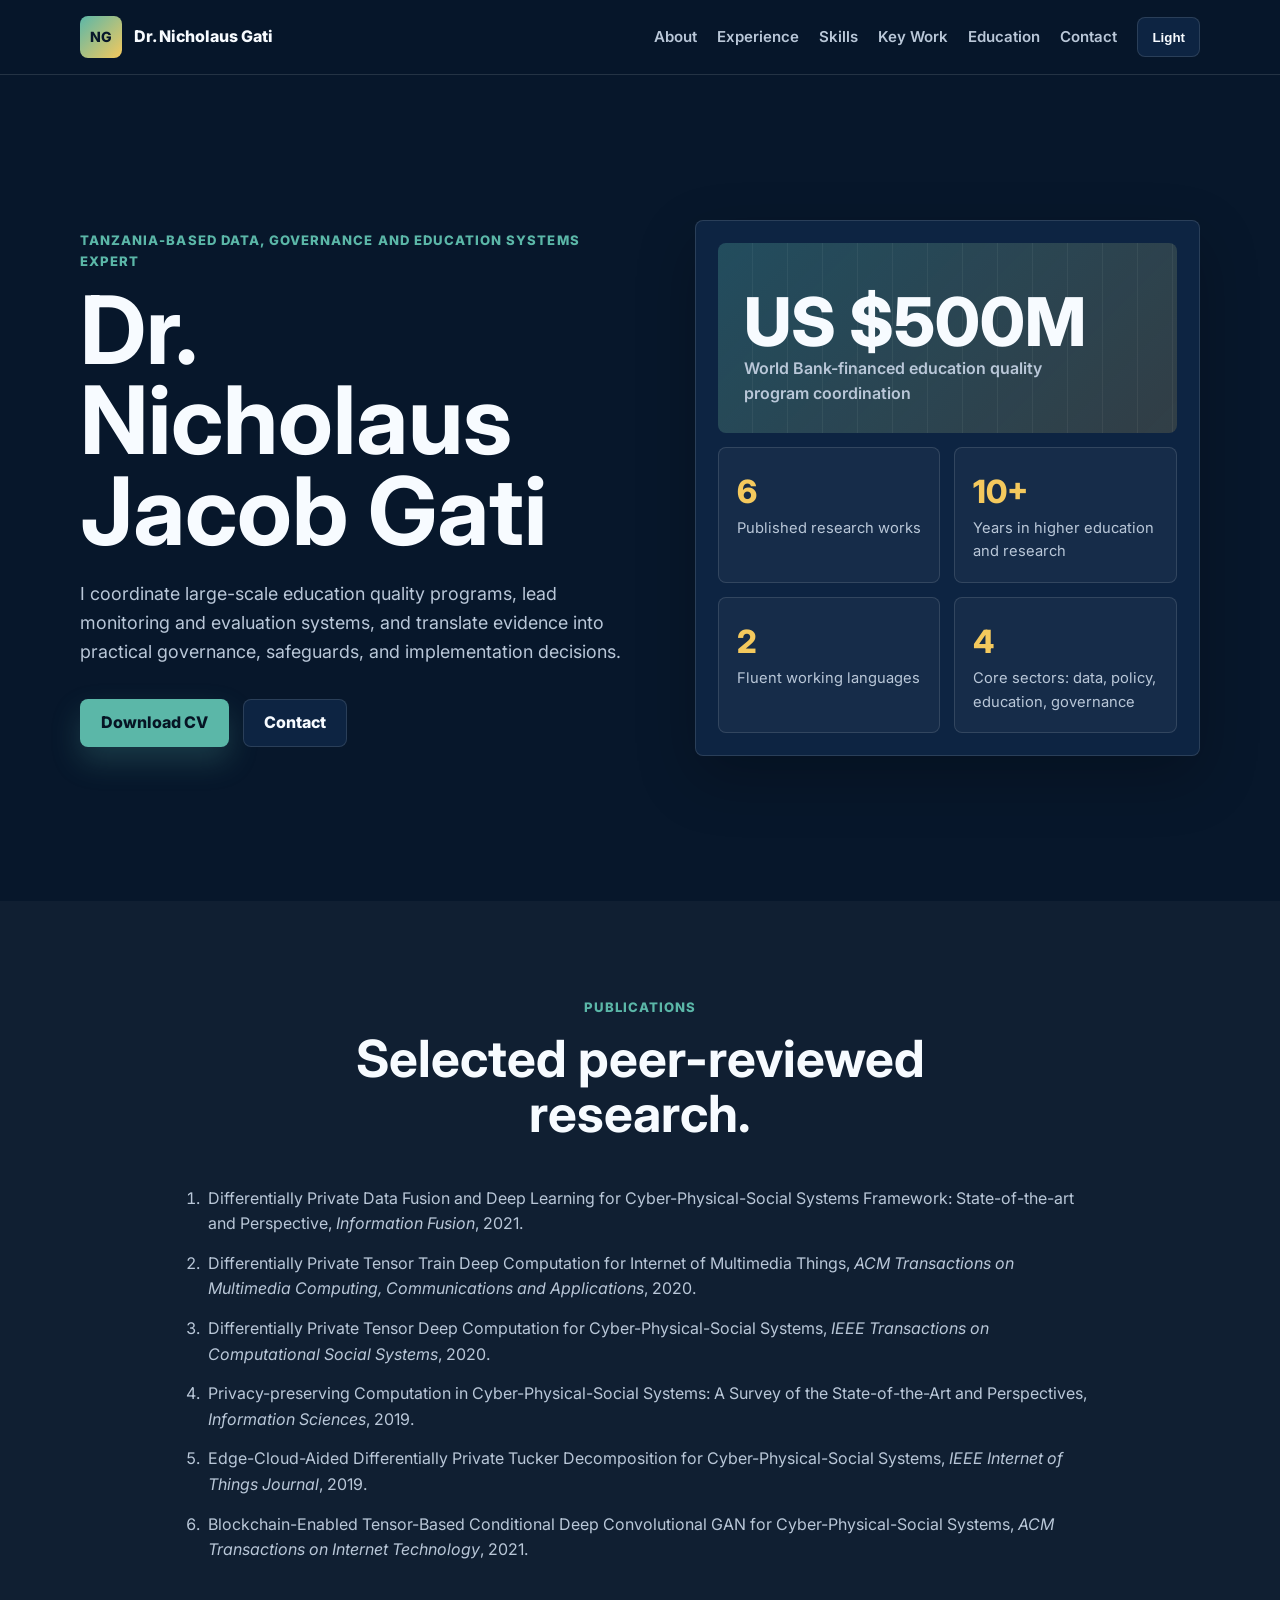
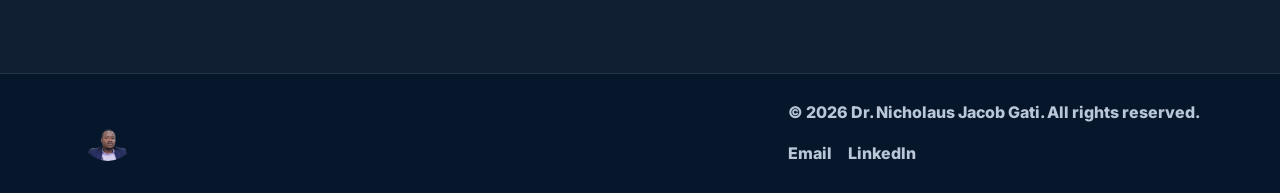
==== commit e8971870: "Enhance footer design by adding profile image and restructuring copyright section" ====
--- a/index.html
+++ b/index.html
@@ -108,10 +108,13 @@
 
   <footer class="footer">
     <div class="container footer-inner">
-      <p>&copy; 2026 Dr. Nicholaus Jacob Gati. All rights reserved.</p>
-      <div>
-        <a href="mailto:nicholausgati9@gmail.com">Email</a>
-        <a href="https://www.linkedin.com/" target="_blank" rel="noopener">LinkedIn</a>
+      <img class="footer-avatar" src="images/profile1.png" alt="Profile image of Dr. Nicholaus Jacob Gati" />
+      <div class="footer-copy">
+        <p>&copy; 2026 Dr. Nicholaus Jacob Gati. All rights reserved.</p>
+        <div>
+          <a href="mailto:nicholausgati9@gmail.com">Email</a>
+          <a href="https://www.linkedin.com/" target="_blank" rel="noopener">LinkedIn</a>
+        </div>
       </div>
     </div>
   </footer>
--- a/style.css
+++ b/style.css
@@ -583,6 +583,20 @@
   align-items: center;
   justify-content: space-between;
   gap: 20px;
+}
+
+.footer-avatar {
+  width: 56px;
+  height: 56px;
+  border-radius: 999px;
+  object-fit: cover;
+  flex-shrink: 0;
+}
+
+.footer-copy {
+  display: flex;
+  flex-direction: column;
+  gap: 10px;
 }
 
 .footer-inner p {
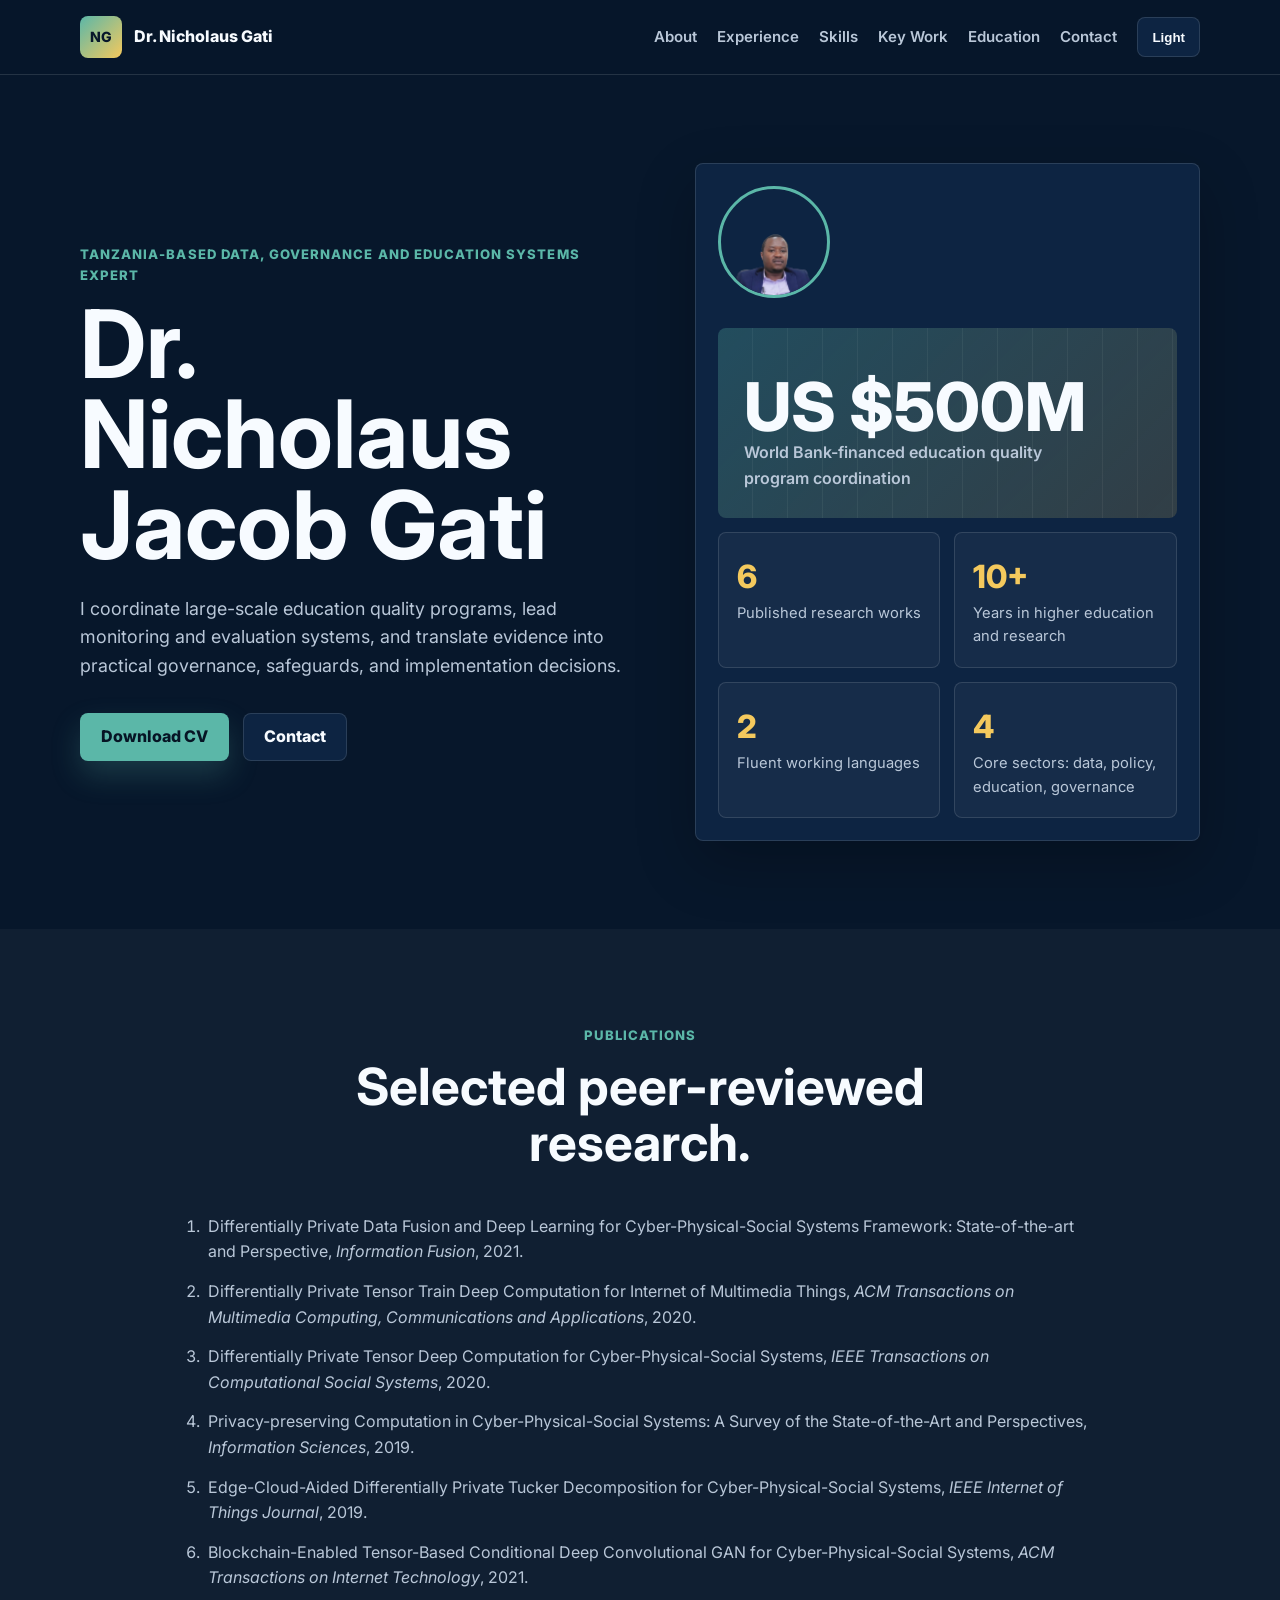
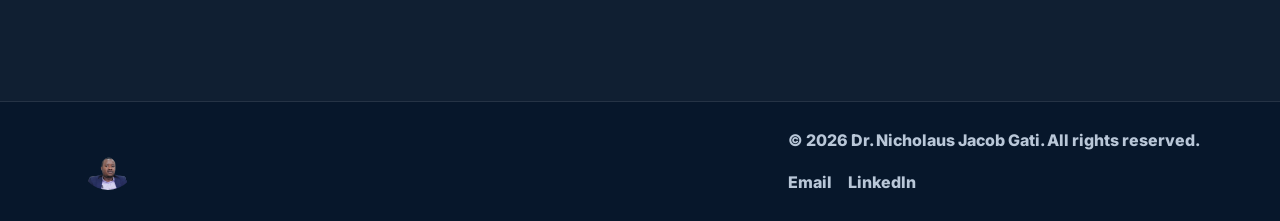
==== commit ac5a52b5: "Add profile image and update avatar styles in about and index pages" ====
--- a/index.html
+++ b/index.html
@@ -60,6 +60,7 @@
         </div>
 
         <div class="hero-panel reveal" aria-label="Professional impact highlights">
+          <img class="page-avatar reveal" src="images/profile1.png" alt="Profile portrait of Dr. Nicholaus Jacob Gati" />
           <div class="impact-card main-impact">
             <span class="impact-number">US $500M</span>
             <span class="impact-label">World Bank-financed education quality program coordination</span>
--- a/style.css
+++ b/style.css
@@ -585,12 +585,24 @@
   gap: 20px;
 }
 
-.footer-avatar {
+.footer-avatar,
+.page-avatar {
   width: 56px;
   height: 56px;
   border-radius: 999px;
   object-fit: cover;
   flex-shrink: 0;
+}
+
+.page-avatar {
+  width: 112px;
+  height: 112px;
+  border: 3px solid var(--accent);
+}
+
+.hero-panel .page-avatar,
+.section-heading .page-avatar {
+  margin-bottom: 22px;
 }
 
 .footer-copy {
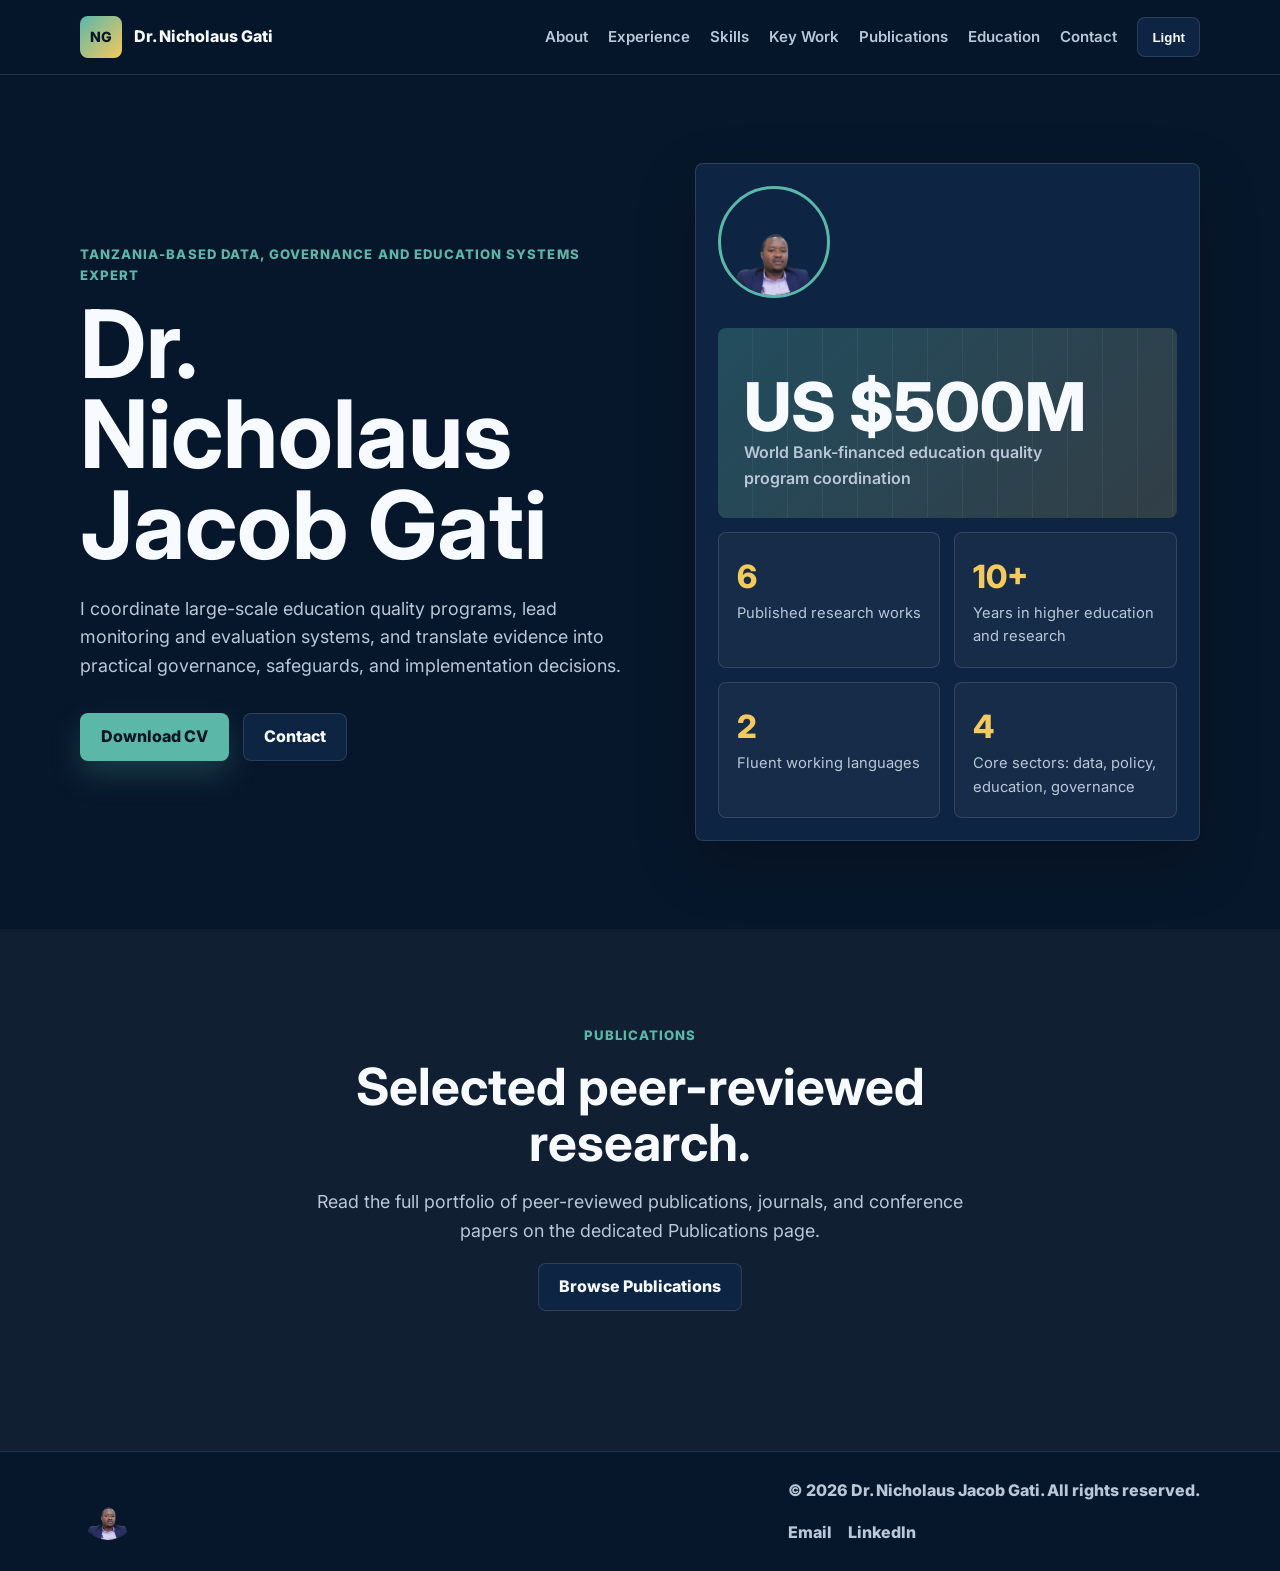
==== commit c56336a0: "Add Publications page and update navigation links across multiple pages" ====
--- a/index.html
+++ b/index.html
@@ -36,6 +36,7 @@
         <a href="experience.html">Experience</a>
         <a href="skills.html">Skills</a>
         <a href="projects.html">Key Work</a>
+        <a href="publications.html">Publications</a>
         <a href="education.html">Education</a>
         <a href="contact.html">Contact</a>
         <button class="theme-toggle" type="button" aria-label="Toggle dark and light mode">Light</button>
@@ -87,21 +88,14 @@
       </div>
     </section>
 
-    <section class="section alt publications" id="publications">
+    <section class="section alt publications-teaser" id="publications">
       <div class="container">
         <div class="section-heading centered reveal">
           <p class="eyebrow">Publications</p>
           <h2>Selected peer-reviewed research.</h2>
+          <p class="hero-text">Read the full portfolio of peer-reviewed publications, journals, and conference papers on the dedicated Publications page.</p>
+          <a class="btn secondary" href="publications.html">Browse Publications</a>
         </div>
-
-        <ol class="publication-list reveal">
-          <li>Differentially Private Data Fusion and Deep Learning for Cyber-Physical-Social Systems Framework: State-of-the-art and Perspective, <em>Information Fusion</em>, 2021.</li>
-          <li>Differentially Private Tensor Train Deep Computation for Internet of Multimedia Things, <em>ACM Transactions on Multimedia Computing, Communications and Applications</em>, 2020.</li>
-          <li>Differentially Private Tensor Deep Computation for Cyber-Physical-Social Systems, <em>IEEE Transactions on Computational Social Systems</em>, 2020.</li>
-          <li>Privacy-preserving Computation in Cyber-Physical-Social Systems: A Survey of the State-of-the-Art and Perspectives, <em>Information Sciences</em>, 2019.</li>
-          <li>Edge-Cloud-Aided Differentially Private Tucker Decomposition for Cyber-Physical-Social Systems, <em>IEEE Internet of Things Journal</em>, 2019.</li>
-          <li>Blockchain-Enabled Tensor-Based Conditional Deep Convolutional GAN for Cyber-Physical-Social Systems, <em>ACM Transactions on Internet Technology</em>, 2021.</li>
-        </ol>
       </div>
     </section>
 
--- a/style.css
+++ b/style.css
@@ -500,6 +500,58 @@
   font-weight: 800;
   text-transform: uppercase;
   letter-spacing: 0.08em;
+}
+
+
+.publication-grid {
+  display: grid;
+  grid-template-columns: repeat(2, minmax(260px, 1fr));
+  gap: 24px;
+  margin-top: 40px;
+}
+
+.publication-card {
+  padding: 28px;
+  border-radius: 24px;
+  border: 1px solid var(--line);
+  background: var(--surface);
+  box-shadow: var(--shadow);
+}
+
+.publication-chip {
+  display: inline-flex;
+  padding: 8px 12px;
+  border-radius: 999px;
+  background: rgba(91, 183, 168, 0.14);
+  color: var(--accent);
+  font-size: 0.82rem;
+  font-weight: 800;
+  letter-spacing: 0.06em;
+  text-transform: uppercase;
+  margin-bottom: 14px;
+}
+
+.publication-card h3 {
+  margin-bottom: 12px;
+  font-size: 1.12rem;
+}
+
+.pub-meta {
+  display: block;
+  margin-bottom: 14px;
+  color: var(--muted);
+  font-weight: 700;
+}
+
+.publication-card p {
+  color: var(--muted);
+  line-height: 1.75;
+}
+
+@media (max-width: 980px) {
+  .publication-grid {
+    grid-template-columns: 1fr;
+  }
 }
 
 .publication-list {
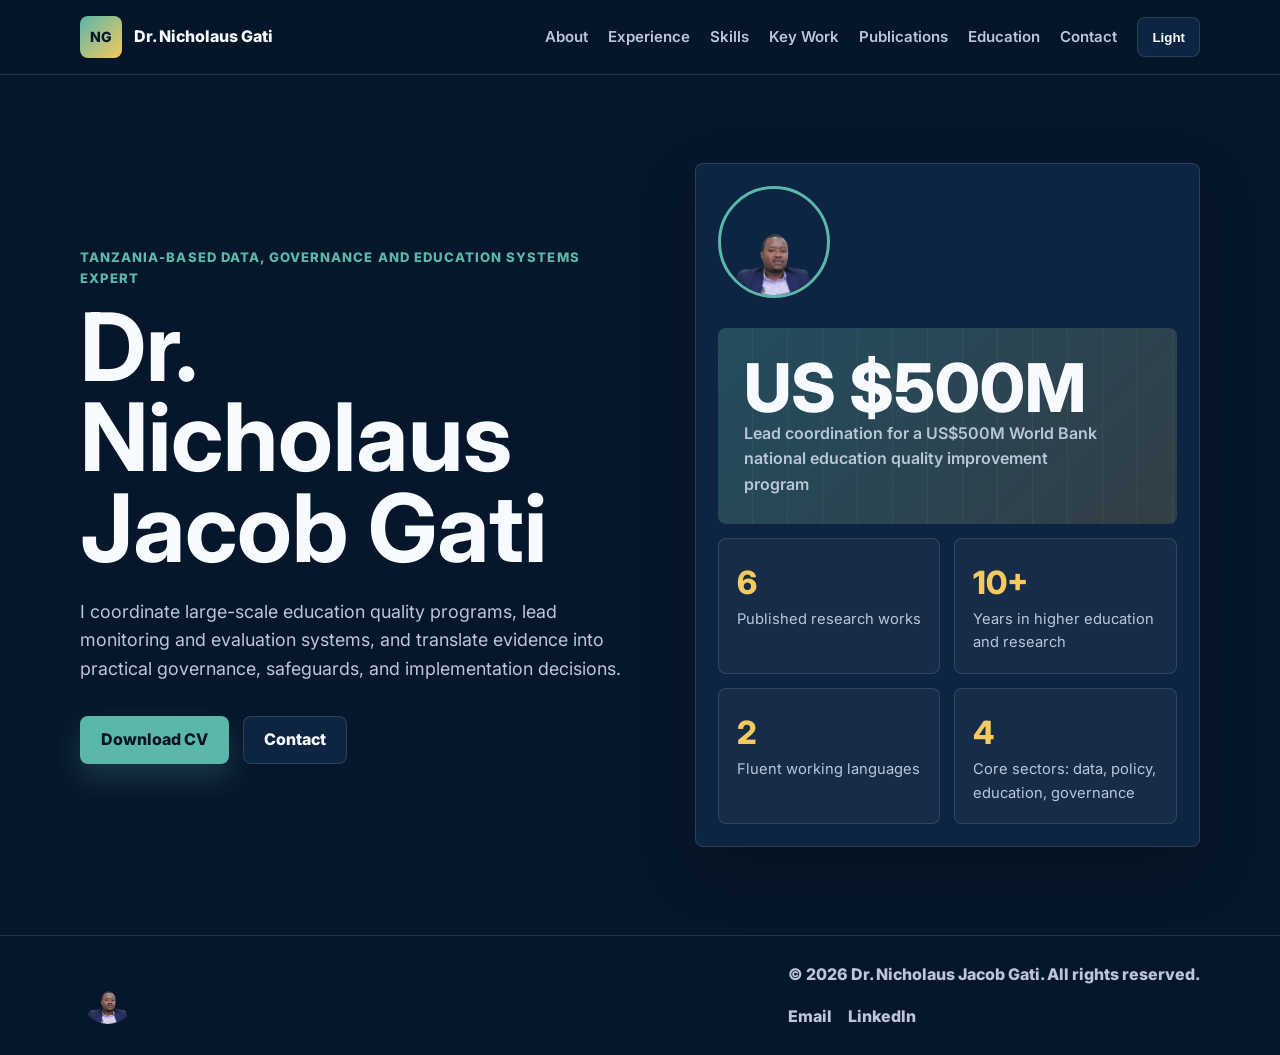
==== commit 4d53273e: "Update impact label for clarity and comment out publications section" ====
--- a/index.html
+++ b/index.html
@@ -64,7 +64,7 @@
           <img class="page-avatar reveal" src="images/profile1.png" alt="Profile portrait of Dr. Nicholaus Jacob Gati" />
           <div class="impact-card main-impact">
             <span class="impact-number">US $500M</span>
-            <span class="impact-label">World Bank-financed education quality program coordination</span>
+            <span class="impact-label">Lead coordination for a US$500M World Bank national education quality improvement program</span>
           </div>
           <div class="metrics-grid">
             <div class="metric">
@@ -88,7 +88,7 @@
       </div>
     </section>
 
-    <section class="section alt publications-teaser" id="publications">
+   <!--  <section class="section alt publications-teaser" id="publications">
       <div class="container">
         <div class="section-heading centered reveal">
           <p class="eyebrow">Publications</p>
@@ -97,7 +97,7 @@
           <a class="btn secondary" href="publications.html">Browse Publications</a>
         </div>
       </div>
-    </section>
+    </section> -->
 
   </main>
 
